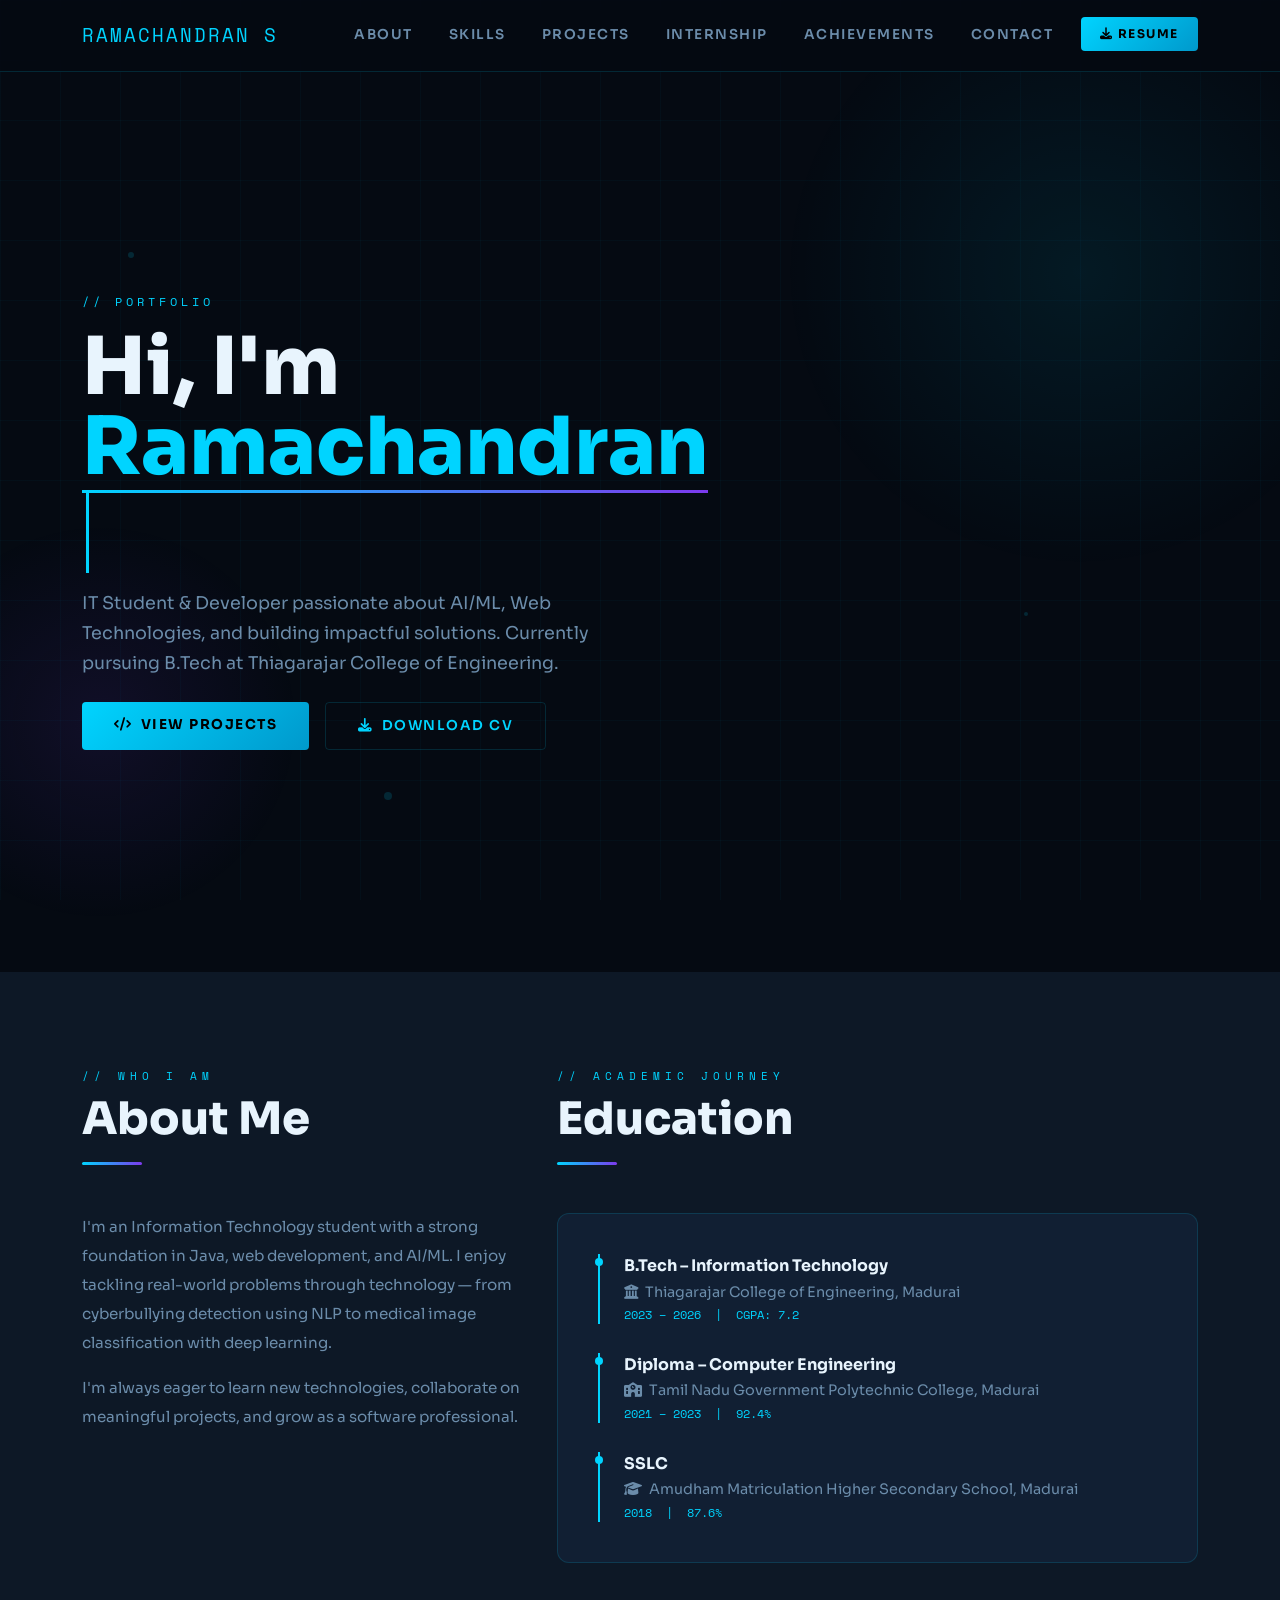
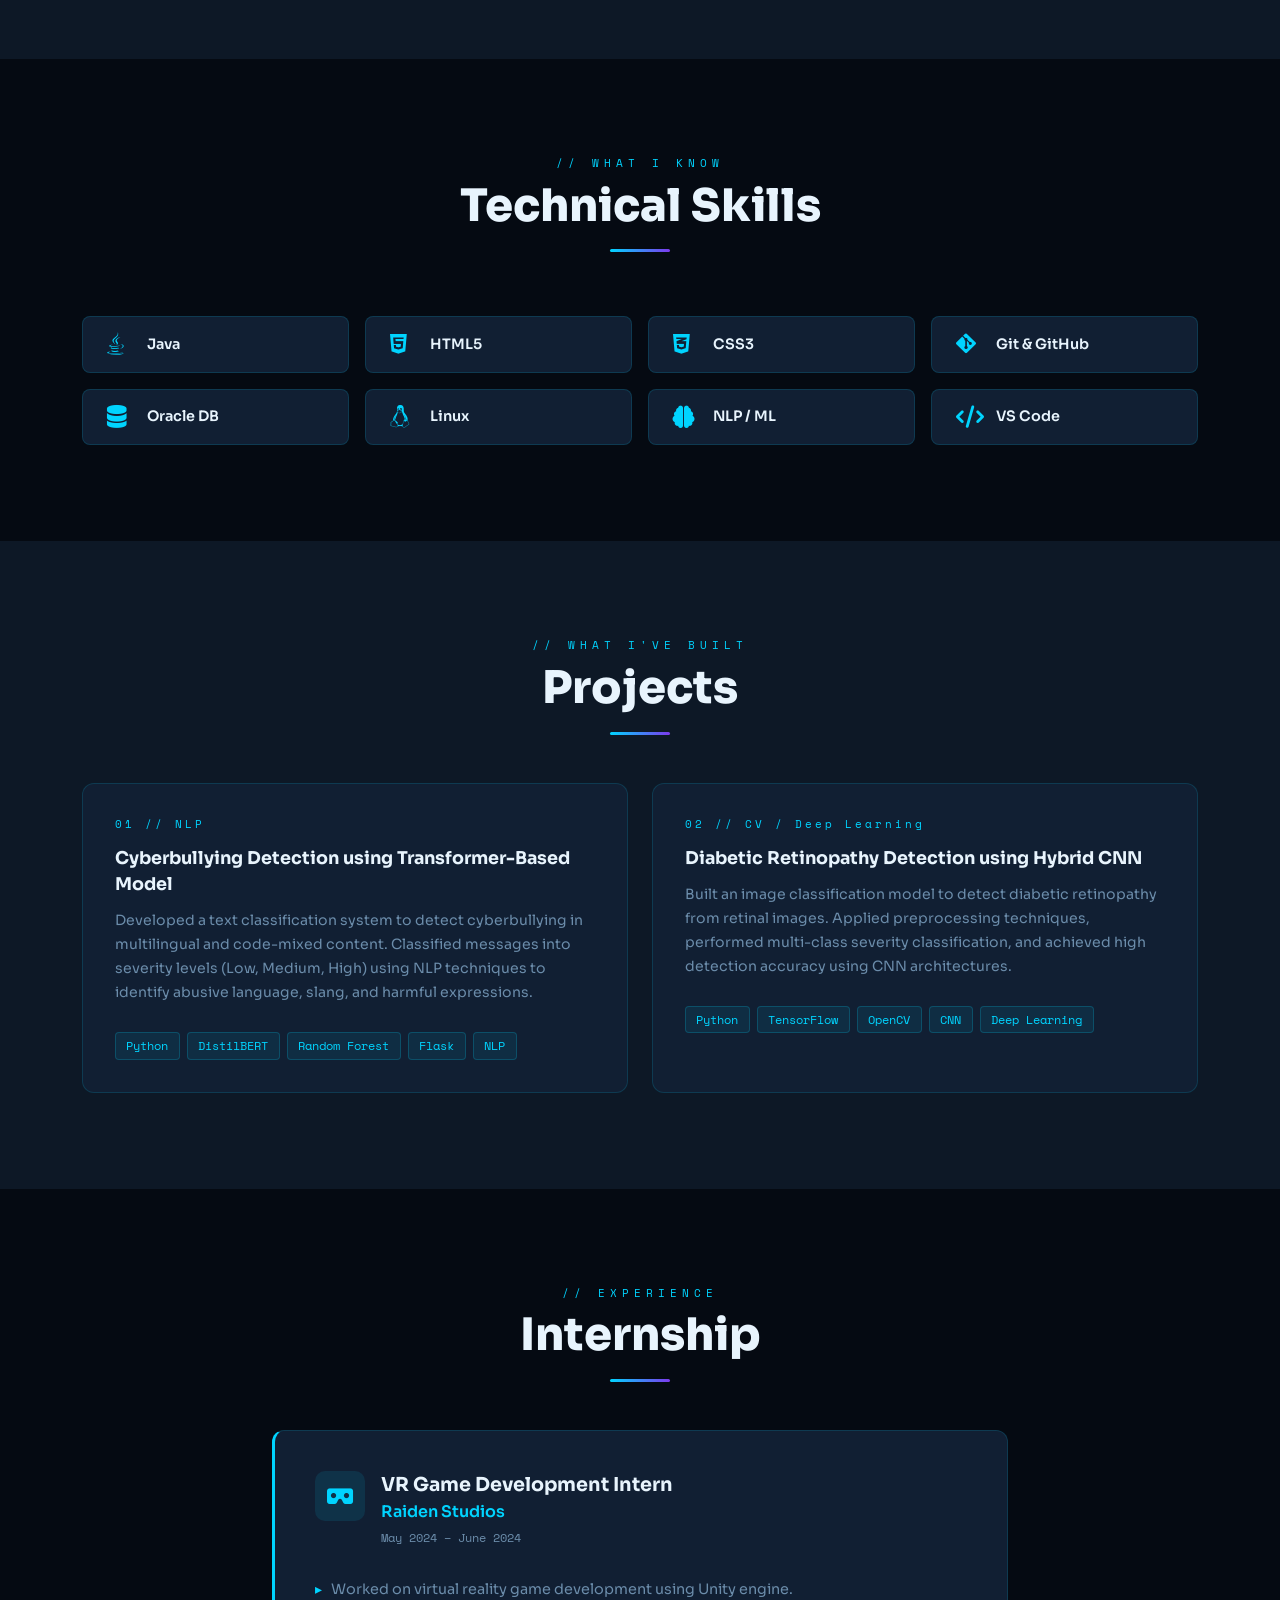
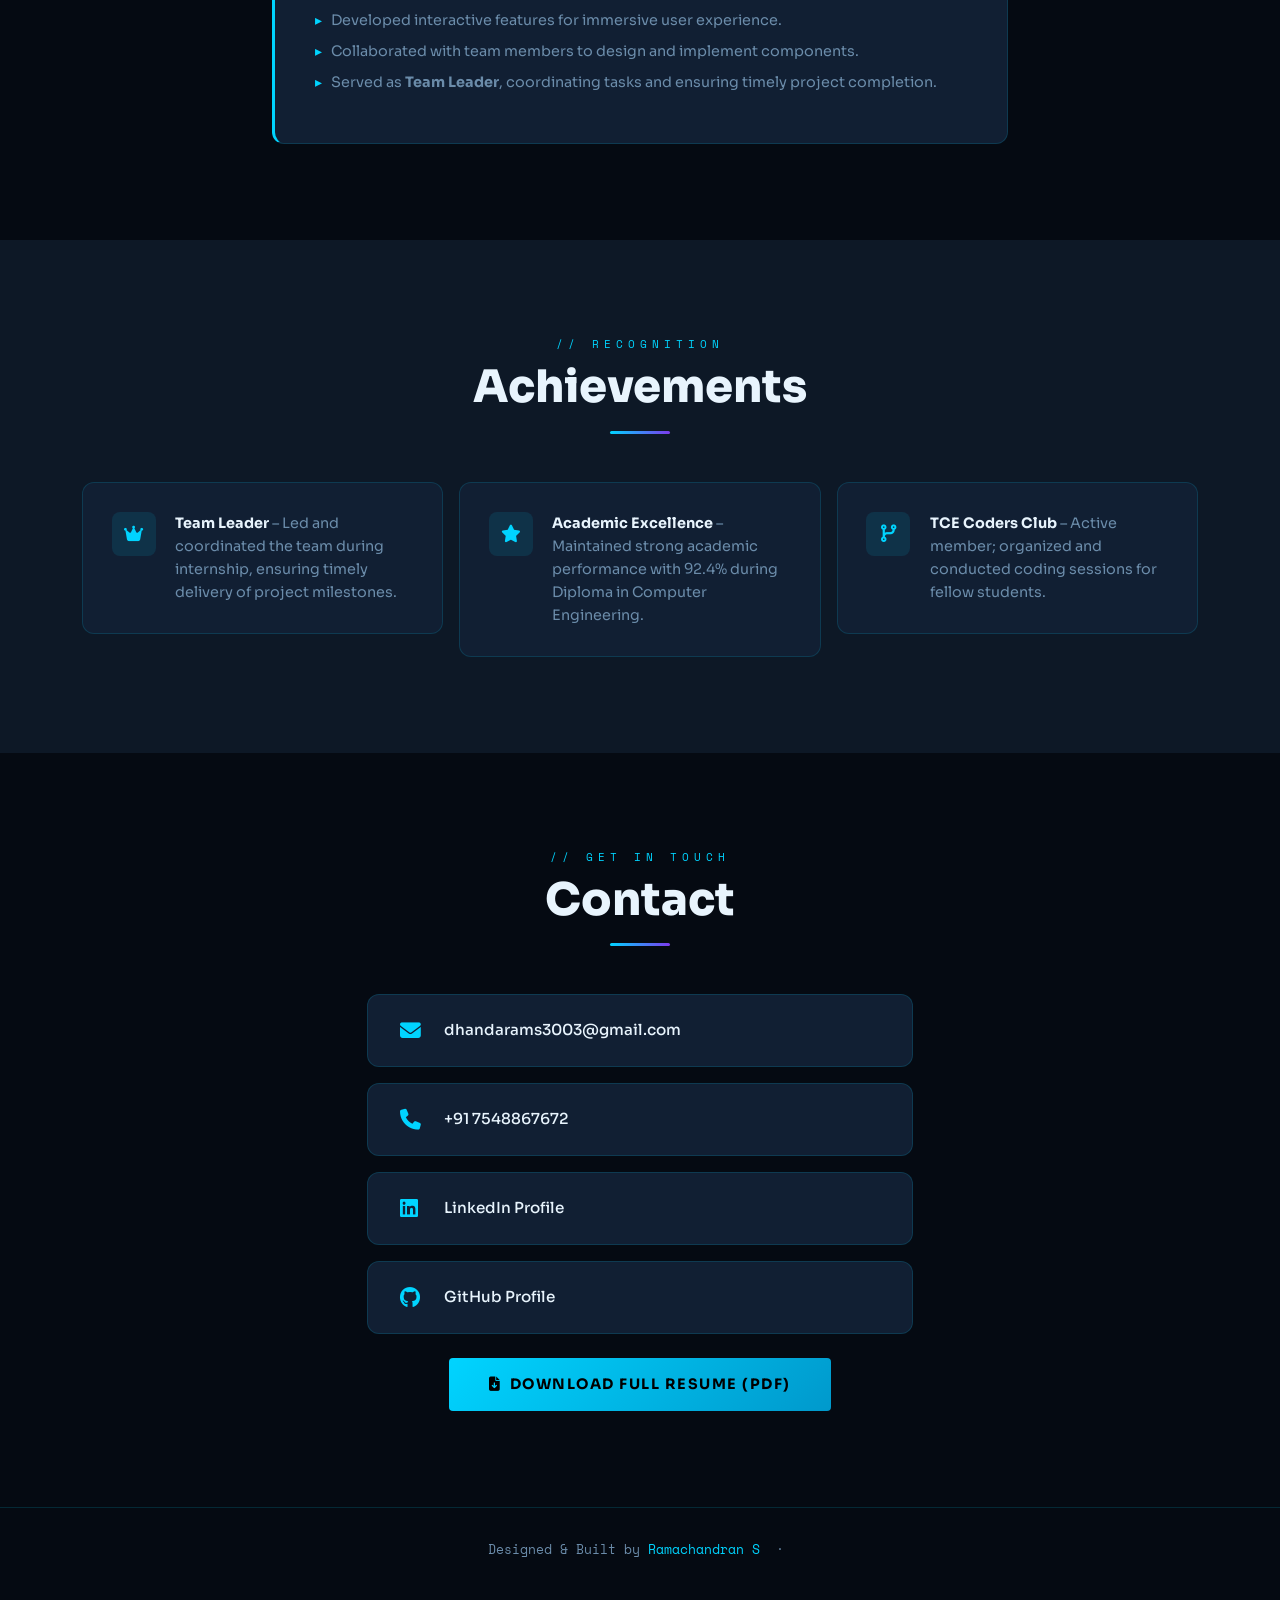
==== index.html @ f9e7e068 "Add files via upload" ====
<!DOCTYPE html>
<html lang="en">
<head>
  <meta charset="UTF-8" />
  <meta name="viewport" content="width=device-width, initial-scale=1.0"/>
  <title>Ramachandran S – Portfolio</title>
  <link href="https://cdnjs.cloudflare.com/ajax/libs/bootstrap/5.3.2/css/bootstrap.min.css" rel="stylesheet"/>
  <link href="https://cdnjs.cloudflare.com/ajax/libs/font-awesome/6.4.0/css/all.min.css" rel="stylesheet"/>
  <link href="https://fonts.googleapis.com/css2?family=Space+Mono:wght@400;700&family=Sora:wght@300;400;600;700;800&display=swap" rel="stylesheet"/>
  <style>
    :root {
      --bg: #050a12;
      --surface: #0d1826;
      --card: #111f33;
      --accent: #00d4ff;
      --accent2: #7c3aed;
      --text: #e8f4fd;
      --muted: #6b8caa;
      --border: rgba(0,212,255,0.15);
    }

    * { margin: 0; padding: 0; box-sizing: border-box; }

    html { scroll-behavior: smooth; }

    body {
      background: var(--bg);
      color: var(--text);
      font-family: 'Sora', sans-serif;
      overflow-x: hidden;
    }

    /* ── Scrollbar ── */
    ::-webkit-scrollbar { width: 4px; }
    ::-webkit-scrollbar-track { background: var(--bg); }
    ::-webkit-scrollbar-thumb { background: var(--accent); border-radius: 2px; }

    /* ── Grid noise bg ── */
    body::before {
      content: '';
      position: fixed;
      inset: 0;
      background-image:
        linear-gradient(rgba(0,212,255,0.03) 1px, transparent 1px),
        linear-gradient(90deg, rgba(0,212,255,0.03) 1px, transparent 1px);
      background-size: 60px 60px;
      pointer-events: none;
      z-index: 0;
    }

    /* ── NAVBAR ── */
    .navbar {
      background: rgba(5,10,18,0.85) !important;
      backdrop-filter: blur(16px);
      border-bottom: 1px solid var(--border);
      padding: 1rem 0;
      position: sticky;
      top: 0;
      z-index: 1000;
    }
    .navbar-brand {
      font-family: 'Space Mono', monospace;
      font-size: 1.2rem;
      color: var(--accent) !important;
      letter-spacing: 2px;
    }
    .navbar-brand span { color: var(--text); }
    .nav-link {
      color: var(--muted) !important;
      font-size: 0.85rem;
      letter-spacing: 1.5px;
      text-transform: uppercase;
      font-weight: 600;
      padding: 0.5rem 1rem !important;
      transition: color 0.3s;
      position: relative;
    }
    .nav-link::after {
      content: '';
      position: absolute;
      bottom: 0; left: 50%; right: 50%;
      height: 2px;
      background: var(--accent);
      transition: left 0.3s, right 0.3s;
    }
    .nav-link:hover::after { left: 1rem; right: 1rem; }
    .nav-link:hover { color: var(--accent) !important; }
    .navbar-toggler { border-color: var(--border); }
    .navbar-toggler-icon {
      background-image: url("data:image/svg+xml,%3csvg xmlns='http://www.w3.org/2000/svg' viewBox='0 0 30 30'%3e%3cpath stroke='rgba%280, 212, 255, 0.8%29' stroke-linecap='round' stroke-miterlimit='10' stroke-width='2' d='M4 7h22M4 15h22M4 23h22'/%3e%3c/svg%3e");
    }

    /* ── HERO ── */
    #hero {
      min-height: 100vh;
      display: flex;
      align-items: center;
      position: relative;
      overflow: hidden;
    }
    .hero-glow {
      position: absolute;
      width: 600px; height: 600px;
      border-radius: 50%;
      background: radial-gradient(circle, rgba(0,212,255,0.08) 0%, transparent 70%);
      top: -100px; right: -100px;
      pointer-events: none;
      animation: pulse-glow 6s ease-in-out infinite;
    }
    .hero-glow2 {
      position: absolute;
      width: 400px; height: 400px;
      border-radius: 50%;
      background: radial-gradient(circle, rgba(124,58,237,0.1) 0%, transparent 70%);
      bottom: 50px; left: -100px;
      pointer-events: none;
      animation: pulse-glow 8s ease-in-out infinite reverse;
    }
    @keyframes pulse-glow {
      0%, 100% { transform: scale(1); opacity: 1; }
      50% { transform: scale(1.2); opacity: 0.6; }
    }

    .hero-tag {
      font-family: 'Space Mono', monospace;
      font-size: 0.75rem;
      color: var(--accent);
      letter-spacing: 4px;
      text-transform: uppercase;
      opacity: 0;
      animation: fadeUp 0.6s 0.2s forwards;
    }
    .hero-name {
      font-size: clamp(2.8rem, 7vw, 5rem);
      font-weight: 800;
      line-height: 1;
      margin: 0.5rem 0;
      opacity: 0;
      animation: fadeUp 0.6s 0.4s forwards;
    }
    .hero-name .highlight {
      color: var(--accent);
      position: relative;
    }
    .hero-name .highlight::after {
      content: '';
      position: absolute;
      bottom: 4px; left: 0; right: 0;
      height: 3px;
      background: linear-gradient(90deg, var(--accent), var(--accent2));
      transform: scaleX(0);
      transform-origin: left;
      animation: underlineSlide 0.8s 1.2s forwards;
    }
    @keyframes underlineSlide { to { transform: scaleX(1); } }

    .hero-sub {
      font-size: 1.1rem;
      color: var(--muted);
      max-width: 520px;
      line-height: 1.7;
      opacity: 0;
      animation: fadeUp 0.6s 0.6s forwards;
    }
    .hero-btns {
      opacity: 0;
      animation: fadeUp 0.6s 0.8s forwards;
    }

    @keyframes fadeUp {
      from { opacity: 0; transform: translateY(24px); }
      to   { opacity: 1; transform: translateY(0); }
    }

    .btn-primary-custom {
      background: linear-gradient(135deg, var(--accent), #0099cc);
      color: #000;
      font-weight: 700;
      font-size: 0.85rem;
      letter-spacing: 1.5px;
      text-transform: uppercase;
      padding: 0.8rem 2rem;
      border: none;
      border-radius: 4px;
      text-decoration: none;
      display: inline-block;
      transition: transform 0.2s, box-shadow 0.2s;
    }
    .btn-primary-custom:hover {
      transform: translateY(-3px);
      box-shadow: 0 12px 30px rgba(0,212,255,0.3);
      color: #000;
    }
    .btn-outline-custom {
      background: transparent;
      color: var(--accent);
      font-weight: 600;
      font-size: 0.85rem;
      letter-spacing: 1.5px;
      text-transform: uppercase;
      padding: 0.8rem 2rem;
      border: 1px solid var(--border);
      border-radius: 4px;
      text-decoration: none;
      display: inline-block;
      transition: all 0.2s;
    }
    .btn-outline-custom:hover {
      border-color: var(--accent);
      background: rgba(0,212,255,0.08);
      color: var(--accent);
      transform: translateY(-3px);
    }

    .hero-avatar {
      width: 340px; height: 340px;
      border-radius: 50%;
      border: 2px solid var(--border);
      background: var(--card);
      display: flex; align-items: center; justify-content: center;
      position: relative;
      margin: auto;
      opacity: 0;
      animation: fadeIn 1s 1s forwards;
    }
    .hero-avatar::before {
      content: '';
      position: absolute;
      inset: -12px;
      border-radius: 50%;
      border: 1px dashed rgba(0,212,255,0.2);
      animation: spin 20s linear infinite;
    }
    .hero-avatar::after {
      content: '';
      position: absolute;
      inset: -24px;
      border-radius: 50%;
      border: 1px dashed rgba(124,58,237,0.15);
      animation: spin 30s linear infinite reverse;
    }
    @keyframes spin { to { transform: rotate(360deg); } }
    @keyframes fadeIn { to { opacity: 1; } }

    .hero-avatar i { font-size: 8rem; color: var(--accent); opacity: 0.7; }

    /* ── SECTION COMMON ── */
    section { position: relative; z-index: 1; }
    .section-label {
      font-family: 'Space Mono', monospace;
      font-size: 0.7rem;
      letter-spacing: 5px;
      color: var(--accent);
      text-transform: uppercase;
      margin-bottom: 0.5rem;
    }
    .section-title {
      font-size: clamp(1.8rem, 4vw, 2.8rem);
      font-weight: 800;
      margin-bottom: 1rem;
    }
    .section-line {
      width: 60px; height: 3px;
      background: linear-gradient(90deg, var(--accent), var(--accent2));
      border-radius: 2px;
      margin-bottom: 3rem;
    }

    /* ── ABOUT ── */
    #about { background: var(--surface); padding: 6rem 0; }
    .about-card {
      background: var(--card);
      border: 1px solid var(--border);
      border-radius: 12px;
      padding: 2.5rem;
    }
    .edu-item {
      border-left: 2px solid var(--accent);
      padding-left: 1.5rem;
      margin-bottom: 1.8rem;
      position: relative;
    }
    .edu-item::before {
      content: '';
      position: absolute;
      left: -5px; top: 4px;
      width: 8px; height: 8px;
      border-radius: 50%;
      background: var(--accent);
    }
    .edu-degree { font-weight: 700; font-size: 1rem; color: var(--text); }
    .edu-school { font-size: 0.9rem; color: var(--muted); margin: 0.2rem 0; }
    .edu-year {
      font-family: 'Space Mono', monospace;
      font-size: 0.75rem;
      color: var(--accent);
    }

    /* ── SKILLS ── */
    #skills { padding: 6rem 0; }
    .skill-badge {
      background: var(--card);
      border: 1px solid var(--border);
      border-radius: 8px;
      padding: 1rem 1.5rem;
      display: flex;
      align-items: center;
      gap: 0.75rem;
      transition: all 0.3s;
      cursor: default;
    }
    .skill-badge:hover {
      border-color: var(--accent);
      background: rgba(0,212,255,0.06);
      transform: translateY(-4px);
      box-shadow: 0 8px 24px rgba(0,212,255,0.12);
    }
    .skill-badge i { font-size: 1.4rem; color: var(--accent); width: 28px; }
    .skill-badge span { font-size: 0.9rem; font-weight: 600; }

    /* ── PROJECTS ── */
    #projects { background: var(--surface); padding: 6rem 0; }
    .project-card {
      background: var(--card);
      border: 1px solid var(--border);
      border-radius: 12px;
      padding: 2rem;
      height: 100%;
      transition: all 0.3s;
      position: relative;
      overflow: hidden;
    }
    .project-card::before {
      content: '';
      position: absolute;
      top: 0; left: 0; right: 0;
      height: 3px;
      background: linear-gradient(90deg, var(--accent), var(--accent2));
      transform: scaleX(0);
      transform-origin: left;
      transition: transform 0.4s;
    }
    .project-card:hover::before { transform: scaleX(1); }
    .project-card:hover {
      border-color: rgba(0,212,255,0.3);
      transform: translateY(-6px);
      box-shadow: 0 20px 50px rgba(0,0,0,0.4);
    }
    .project-num {
      font-family: 'Space Mono', monospace;
      font-size: 0.7rem;
      color: var(--accent);
      letter-spacing: 3px;
      margin-bottom: 0.75rem;
    }
    .project-title { font-size: 1.1rem; font-weight: 700; margin-bottom: 0.75rem; }
    .project-desc { font-size: 0.88rem; color: var(--muted); line-height: 1.7; margin-bottom: 1.5rem; }
    .tech-tag {
      display: inline-block;
      background: rgba(0,212,255,0.08);
      border: 1px solid rgba(0,212,255,0.2);
      color: var(--accent);
      font-size: 0.72rem;
      font-family: 'Space Mono', monospace;
      padding: 0.25rem 0.65rem;
      border-radius: 4px;
      margin: 0.2rem 0.2rem 0 0;
    }

    /* ── INTERNSHIP ── */
    #internship { padding: 6rem 0; }
    .intern-card {
      background: var(--card);
      border: 1px solid var(--border);
      border-radius: 12px;
      padding: 2.5rem;
      border-left: 3px solid var(--accent);
    }
    .intern-role { font-size: 1.2rem; font-weight: 700; }
    .intern-company { color: var(--accent); font-weight: 600; font-size: 1rem; }
    .intern-period {
      font-family: 'Space Mono', monospace;
      font-size: 0.75rem;
      color: var(--muted);
      margin: 0.3rem 0 1rem;
    }
    .intern-point {
      font-size: 0.9rem;
      color: var(--muted);
      margin-bottom: 0.6rem;
      padding-left: 1rem;
      position: relative;
    }
    .intern-point::before {
      content: '▸';
      color: var(--accent);
      position: absolute;
      left: 0;
    }

    /* ── ACHIEVEMENTS ── */
    #achievements { background: var(--surface); padding: 6rem 0; }
    .ach-card {
      background: var(--card);
      border: 1px solid var(--border);
      border-radius: 12px;
      padding: 1.8rem;
      display: flex;
      gap: 1.2rem;
      align-items: flex-start;
      transition: all 0.3s;
    }
    .ach-card:hover {
      border-color: var(--accent);
      transform: translateX(6px);
    }
    .ach-icon {
      width: 44px; height: 44px;
      border-radius: 8px;
      background: rgba(0,212,255,0.1);
      display: flex; align-items: center; justify-content: center;
      flex-shrink: 0;
    }
    .ach-icon i { color: var(--accent); font-size: 1.1rem; }
    .ach-text { font-size: 0.9rem; color: var(--muted); line-height: 1.6; }
    .ach-text strong { color: var(--text); }

    /* ── CONTACT ── */
    #contact { padding: 6rem 0; }
    .contact-link {
      background: var(--card);
      border: 1px solid var(--border);
      border-radius: 12px;
      padding: 1.5rem 2rem;
      display: flex;
      align-items: center;
      gap: 1rem;
      text-decoration: none;
      color: var(--text);
      transition: all 0.3s;
      margin-bottom: 1rem;
    }
    .contact-link:hover {
      border-color: var(--accent);
      color: var(--accent);
      background: rgba(0,212,255,0.06);
      transform: translateX(8px);
    }
    .contact-link i { font-size: 1.3rem; color: var(--accent); width: 28px; }
    .contact-link span { font-size: 0.95rem; font-weight: 500; }

    /* ── FOOTER ── */
    footer {
      border-top: 1px solid var(--border);
      padding: 2rem 0;
      text-align: center;
      font-size: 0.8rem;
      color: var(--muted);
      font-family: 'Space Mono', monospace;
    }

    /* ── SCROLL ANIMATIONS ── */
    .reveal {
      opacity: 0;
      transform: translateY(32px);
      transition: opacity 0.7s ease, transform 0.7s ease;
    }
    .reveal.visible {
      opacity: 1;
      transform: translateY(0);
    }
    .reveal-delay-1 { transition-delay: 0.1s; }
    .reveal-delay-2 { transition-delay: 0.2s; }
    .reveal-delay-3 { transition-delay: 0.3s; }
    .reveal-delay-4 { transition-delay: 0.4s; }

    /* ── TYPING CURSOR ── */
    .cursor {
      display: inline-block;
      width: 3px; height: 1em;
      background: var(--accent);
      margin-left: 4px;
      vertical-align: middle;
      animation: blink 1s step-end infinite;
    }
    @keyframes blink { 50% { opacity: 0; } }

    /* ── FLOATING DOTS ── */
    .dot {
      position: absolute;
      border-radius: 50%;
      background: var(--accent);
      opacity: 0.15;
      animation: float 6s ease-in-out infinite;
    }
    @keyframes float {
      0%, 100% { transform: translateY(0); }
      50% { transform: translateY(-20px); }
    }
  </style>
</head>
<body>

<!-- NAVBAR -->
<nav class="navbar navbar-expand-lg">
  <div class="container">
    <a class="navbar-brand" href="#hero">RAMACHANDRAN S<span></span></a>
    <button class="navbar-toggler" type="button" data-bs-toggle="collapse" data-bs-target="#navMenu">
      <span class="navbar-toggler-icon"></span>
    </button>
    <div class="collapse navbar-collapse justify-content-end" id="navMenu">
      <ul class="navbar-nav gap-1">
        <li class="nav-item"><a class="nav-link" href="#about">About</a></li>
        <li class="nav-item"><a class="nav-link" href="#skills">Skills</a></li>
        <li class="nav-item"><a class="nav-link" href="#projects">Projects</a></li>
        <li class="nav-item"><a class="nav-link" href="#internship">Internship</a></li>
        <li class="nav-item"><a class="nav-link" href="#achievements">Achievements</a></li>
        <li class="nav-item"><a class="nav-link" href="#contact">Contact</a></li>
        <li class="nav-item ms-2">
          <a class="btn-primary-custom" href="[data-uri]" download style="font-size:0.75rem; padding:0.5rem 1.2rem;">
            <i class="fas fa-download me-1"></i>Resume
          </a>
        </li>
      </ul>
    </div>
  </div>
</nav>

<!-- HERO -->
<section id="hero">
  <div class="hero-glow"></div>
  <div class="hero-glow2"></div>
  <!-- floating dots -->
  <div class="dot" style="width:6px;height:6px;top:20%;left:10%;animation-delay:0s"></div>
  <div class="dot" style="width:4px;height:4px;top:60%;left:80%;animation-delay:2s"></div>
  <div class="dot" style="width:8px;height:8px;top:80%;left:30%;animation-delay:4s"></div>

  <div class="container py-5">
    <div class="row align-items-center g-5">
      <div class="col-lg-7">
        <p class="hero-tag">// Portfolio</p>
        <h1 class="hero-name">
          Hi, I'm<br>
          <span class="highlight">Ramachandran</span><span class="cursor"></span>
        </h1>
        <p class="hero-sub mt-3 mb-4">
          IT Student & Developer passionate about AI/ML, Web Technologies, and building impactful solutions. Currently pursuing B.Tech at Thiagarajar College of Engineering.
        </p>
        <div class="hero-btns d-flex flex-wrap gap-3">
          <a href="#projects" class="btn-primary-custom">
            <i class="fas fa-code me-2"></i>View Projects
          </a>
          <a href="[data-uri]" download class="btn-outline-custom">
            <i class="fas fa-download me-2"></i>Download CV
          </a>
        </div>
      </div>
      
      </div>
    </div>
  </div>
</section>

<!-- ABOUT / EDUCATION -->
<section id="about">
  <div class="container">
    <div class="row">
      <div class="col-lg-5 reveal mb-5 mb-lg-0">
        <p class="section-label">// Who I Am</p>
        <h2 class="section-title">About Me</h2>
        <div class="section-line"></div>
        <p style="color:var(--muted); line-height:1.9; font-size:0.95rem;">
          I'm an Information Technology student with a strong foundation in Java, web development, and AI/ML. I enjoy tackling real-world problems through technology — from cyberbullying detection using NLP to medical image classification with deep learning.
        </p>
        <p class="mt-3" style="color:var(--muted); line-height:1.9; font-size:0.95rem;">
          I'm always eager to learn new technologies, collaborate on meaningful projects, and grow as a software professional.
        </p>
      </div>
      <div class="col-lg-7 reveal reveal-delay-2">
        <p class="section-label">// Academic Journey</p>
        <h2 class="section-title">Education</h2>
        <div class="section-line"></div>
        <div class="about-card">
          <div class="edu-item">
            <div class="edu-degree">B.Tech – Information Technology</div>
            <div class="edu-school"><i class="fas fa-university me-1"></i> Thiagarajar College of Engineering, Madurai</div>
            <div class="edu-year">2023 – 2026 &nbsp;|&nbsp; CGPA: 7.2</div>
          </div>
          <div class="edu-item">
            <div class="edu-degree">Diploma – Computer Engineering</div>
            <div class="edu-school"><i class="fas fa-school me-1"></i> Tamil Nadu Government Polytechnic College, Madurai</div>
            <div class="edu-year">2021 – 2023 &nbsp;|&nbsp; 92.4%</div>
          </div>
          <div class="edu-item" style="margin-bottom:0">
            <div class="edu-degree">SSLC</div>
            <div class="edu-school"><i class="fas fa-graduation-cap me-1"></i> Amudham Matriculation Higher Secondary School, Madurai</div>
            <div class="edu-year">2018 &nbsp;|&nbsp; 87.6%</div>
          </div>
        </div>
      </div>
    </div>
  </div>
</section>

<!-- SKILLS -->
<section id="skills">
  <div class="container">
    <div class="text-center reveal">
      <p class="section-label">// What I Know</p>
      <h2 class="section-title">Technical Skills</h2>
      <div class="section-line mx-auto"></div>
    </div>
    <div class="row g-3 mt-2">
      <div class="col-6 col-md-4 col-lg-3 reveal reveal-delay-1">
        <div class="skill-badge">
          <i class="fab fa-java"></i>
          <span>Java</span>
        </div>
      </div>
      <div class="col-6 col-md-4 col-lg-3 reveal reveal-delay-2">
        <div class="skill-badge">
          <i class="fab fa-html5"></i>
          <span>HTML5</span>
        </div>
      </div>
      <div class="col-6 col-md-4 col-lg-3 reveal reveal-delay-3">
        <div class="skill-badge">
          <i class="fab fa-css3-alt"></i>
          <span>CSS3</span>
        </div>
      </div>
      <div class="col-6 col-md-4 col-lg-3 reveal reveal-delay-4">
        <div class="skill-badge">
          <i class="fab fa-git-alt"></i>
          <span>Git & GitHub</span>
        </div>
      </div>
      <div class="col-6 col-md-4 col-lg-3 reveal reveal-delay-1">
        <div class="skill-badge">
          <i class="fas fa-database"></i>
          <span>Oracle DB</span>
        </div>
      </div>
      <div class="col-6 col-md-4 col-lg-3 reveal reveal-delay-2">
        <div class="skill-badge">
          <i class="fab fa-linux"></i>
          <span>Linux</span>
        </div>
      </div>
      <div class="col-6 col-md-4 col-lg-3 reveal reveal-delay-3">
        <div class="skill-badge">
          <i class="fas fa-brain"></i>
          <span>NLP / ML</span>
        </div>
      </div>
      <div class="col-6 col-md-4 col-lg-3 reveal reveal-delay-4">
        <div class="skill-badge">
          <i class="fas fa-code"></i>
          <span>VS Code</span>
        </div>
      </div>
    </div>
  </div>
</section>

<!-- PROJECTS -->
<section id="projects">
  <div class="container">
    <div class="text-center reveal">
      <p class="section-label">// What I've Built</p>
      <h2 class="section-title">Projects</h2>
      <div class="section-line mx-auto"></div>
    </div>
    <div class="row g-4">
      <!-- Project 1 -->
      <div class="col-lg-6 reveal reveal-delay-1">
        <div class="project-card">
          <div class="project-num">01 // NLP</div>
          <div class="project-title">Cyberbullying Detection using Transformer-Based Model</div>
          <div class="project-desc">
            Developed a text classification system to detect cyberbullying in multilingual and code-mixed content. Classified messages into severity levels (Low, Medium, High) using NLP techniques to identify abusive language, slang, and harmful expressions.
          </div>
          <div>
            <span class="tech-tag">Python</span>
            <span class="tech-tag">DistilBERT</span>
            <span class="tech-tag">Random Forest</span>
            <span class="tech-tag">Flask</span>
            <span class="tech-tag">NLP</span>
          </div>
        </div>
      </div>
      <!-- Project 2 -->
      <div class="col-lg-6 reveal reveal-delay-2">
        <div class="project-card">
          <div class="project-num">02 // CV / Deep Learning</div>
          <div class="project-title">Diabetic Retinopathy Detection using Hybrid CNN</div>
          <div class="project-desc">
            Built an image classification model to detect diabetic retinopathy from retinal images. Applied preprocessing techniques, performed multi-class severity classification, and achieved high detection accuracy using CNN architectures.
          </div>
          <div>
            <span class="tech-tag">Python</span>
            <span class="tech-tag">TensorFlow</span>
            <span class="tech-tag">OpenCV</span>
            <span class="tech-tag">CNN</span>
            <span class="tech-tag">Deep Learning</span>
          </div>
        </div>
      </div>
    </div>
  </div>
</section>

<!-- INTERNSHIP -->
<section id="internship">
  <div class="container">
    <div class="text-center reveal">
      <p class="section-label">// Experience</p>
      <h2 class="section-title">Internship</h2>
      <div class="section-line mx-auto"></div>
    </div>
    <div class="row justify-content-center">
      <div class="col-lg-8 reveal reveal-delay-1">
        <div class="intern-card">
          <div class="d-flex align-items-start gap-3 mb-3">
            <div style="width:50px;height:50px;background:rgba(0,212,255,0.1);border-radius:10px;display:flex;align-items:center;justify-content:center;flex-shrink:0">
              <i class="fas fa-vr-cardboard" style="color:var(--accent);font-size:1.3rem"></i>
            </div>
            <div>
              <div class="intern-role">VR Game Development Intern</div>
              <div class="intern-company">Raiden Studios</div>
              <div class="intern-period">May 2024 – June 2024</div>
            </div>
          </div>
          <div class="intern-point">Worked on virtual reality game development using Unity engine.</div>
          <div class="intern-point">Developed interactive features for immersive user experience.</div>
          <div class="intern-point">Collaborated with team members to design and implement components.</div>
          <div class="intern-point">Served as <strong>Team Leader</strong>, coordinating tasks and ensuring timely project completion.</div>
        </div>
      </div>
    </div>
  </div>
</section>

<!-- ACHIEVEMENTS -->
<section id="achievements">
  <div class="container">
    <div class="text-center reveal">
      <p class="section-label">// Recognition</p>
      <h2 class="section-title">Achievements</h2>
      <div class="section-line mx-auto"></div>
    </div>
    <div class="row g-3 justify-content-center">
      <div class="col-lg-4 col-md-6 reveal reveal-delay-1">
        <div class="ach-card">
          <div class="ach-icon"><i class="fas fa-crown"></i></div>
          <div class="ach-text"><strong>Team Leader</strong> – Led and coordinated the team during internship, ensuring timely delivery of project milestones.</div>
        </div>
      </div>
      <div class="col-lg-4 col-md-6 reveal reveal-delay-2">
        <div class="ach-card">
          <div class="ach-icon"><i class="fas fa-star"></i></div>
          <div class="ach-text"><strong>Academic Excellence</strong> – Maintained strong academic performance with 92.4% during Diploma in Computer Engineering.</div>
        </div>
      </div>
      <div class="col-lg-4 col-md-6 reveal reveal-delay-3">
        <div class="ach-card">
          <div class="ach-icon"><i class="fas fa-code-branch"></i></div>
          <div class="ach-text"><strong>TCE Coders Club</strong> – Active member; organized and conducted coding sessions for fellow students.</div>
        </div>
      </div>
    </div>
  </div>
</section>

<!-- CONTACT -->
<section id="contact">
  <div class="container">
    <div class="text-center reveal">
      <p class="section-label">// Get In Touch</p>
      <h2 class="section-title">Contact</h2>
      <div class="section-line mx-auto"></div>
    </div>
    <div class="row justify-content-center">
      <div class="col-lg-6 reveal reveal-delay-1">
        <a href="mailto:dhandarams3003@gmail.com" class="contact-link">
          <i class="fas fa-envelope"></i>
          <span>dhandarams3003@gmail.com</span>
        </a>
        <a href="tel:7548867672" class="contact-link">
          <i class="fas fa-phone"></i>
          <span>+91 7548867672</span>
        </a>
        <a href="https://www.linkedin.com/in/ramachandran-s-13b771337/" target="_blank" class="contact-link">
          <i class="fab fa-linkedin"></i>
          <span>LinkedIn Profile</span>
        </a>
        <a href="https://github.com/Rams3014" target="_blank" class="contact-link">
          <i class="fab fa-github"></i>
          <span>GitHub Profile</span>
        </a>
        <div class="text-center mt-4">
          <a href="[data-uri]" download class="btn-primary-custom" style="font-size:0.9rem;padding:1rem 2.5rem;">
            <i class="fas fa-file-download me-2"></i>Download Full Resume (PDF)
          </a>
        </div>
      </div>
    </div>
  </div>
</section>

<!-- FOOTER -->
<footer>
  <div class="container">
    <p>Designed & Built by <span style="color:var(--accent)">Ramachandran S</span> &nbsp;·&nbsp;</p>
    <p class="mt-1" style="font-size:0.7rem;"></p>
  </div>
</footer>

<script src="https://cdnjs.cloudflare.com/ajax/libs/bootstrap/5.3.2/js/bootstrap.bundle.min.js"></script>
<script>
  // Scroll reveal
  const reveals = document.querySelectorAll('.reveal');
  const observer = new IntersectionObserver((entries) => {
    entries.forEach(entry => {
      if (entry.isIntersecting) {
        entry.target.classList.add('visible');
      }
    });
  }, { threshold: 0.12 });
  reveals.forEach(el => observer.observe(el));

  // Active nav highlight
  const sections = document.querySelectorAll('section[id]');
  const navLinks = document.querySelectorAll('.nav-link');
  window.addEventListener('scroll', () => {
    let current = '';
    sections.forEach(s => {
      if (window.scrollY >= s.offsetTop - 120) current = s.getAttribute('id');
    });
    navLinks.forEach(link => {
      link.style.color = link.getAttribute('href') === '#' + current
        ? 'var(--accent)' : '';
    });
  });

  // Typing effect for hero name
  const nameEl = document.querySelector('.hero-name .highlight');
  const fullText = 'Ramachandran';
  nameEl.textContent = '';
  let i = 0;
  setTimeout(() => {
    const type = () => {
      if (i < fullText.length) {
        nameEl.textContent += fullText[i++];
        setTimeout(type, 80);
      }
    };
    type();
  }, 600);
</script>
</body>
</html>
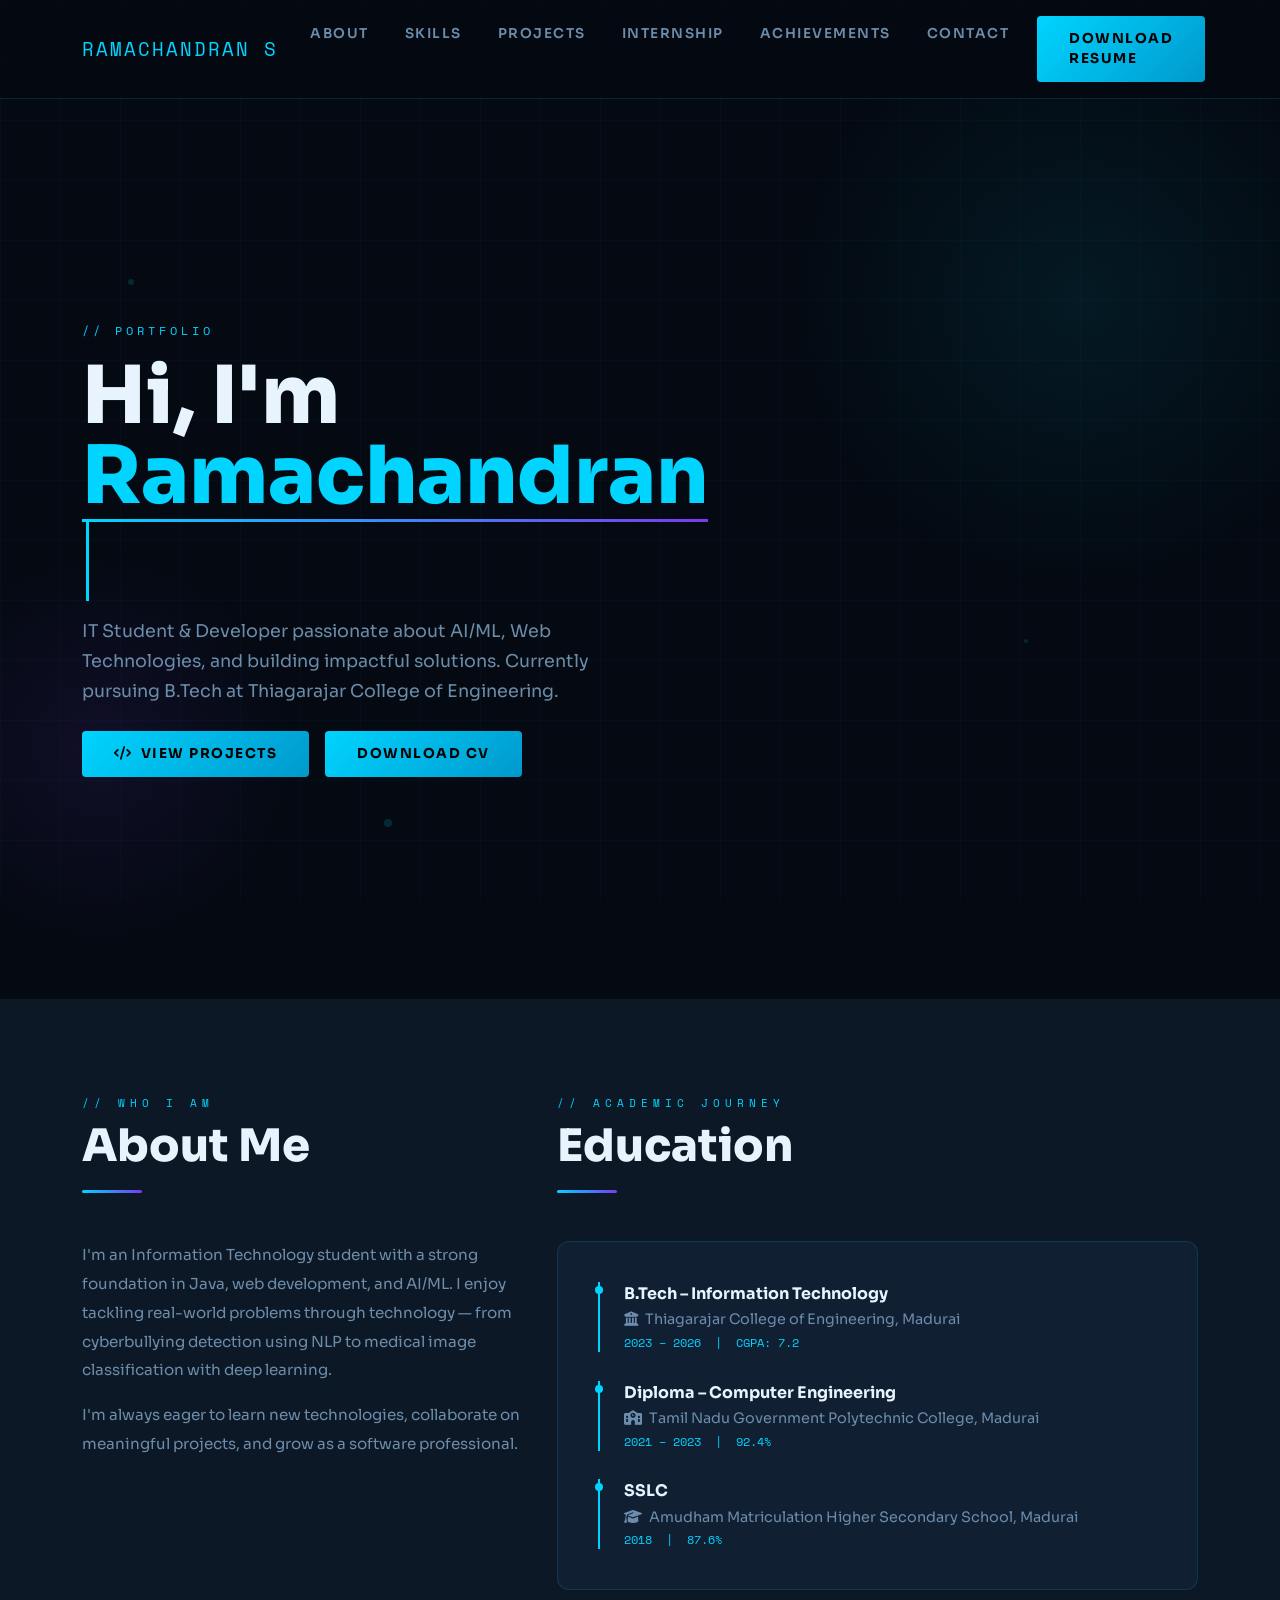
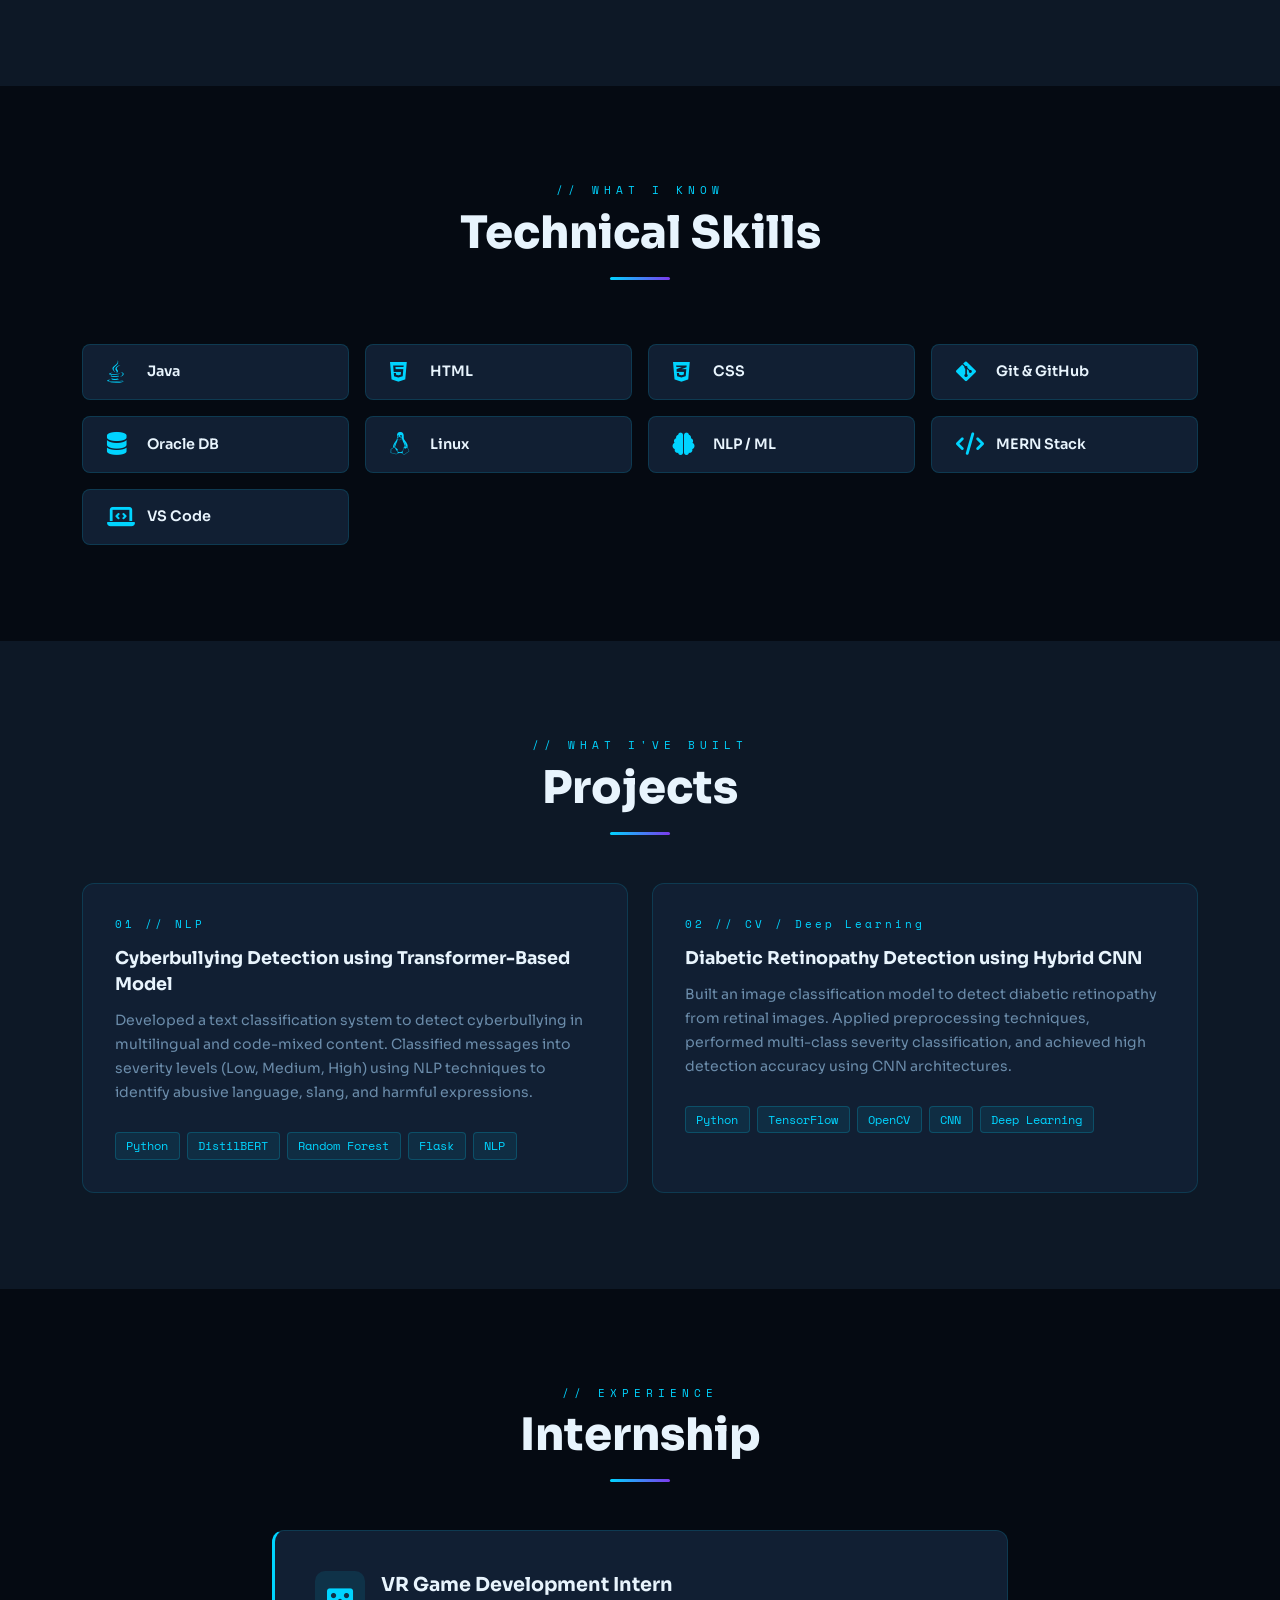
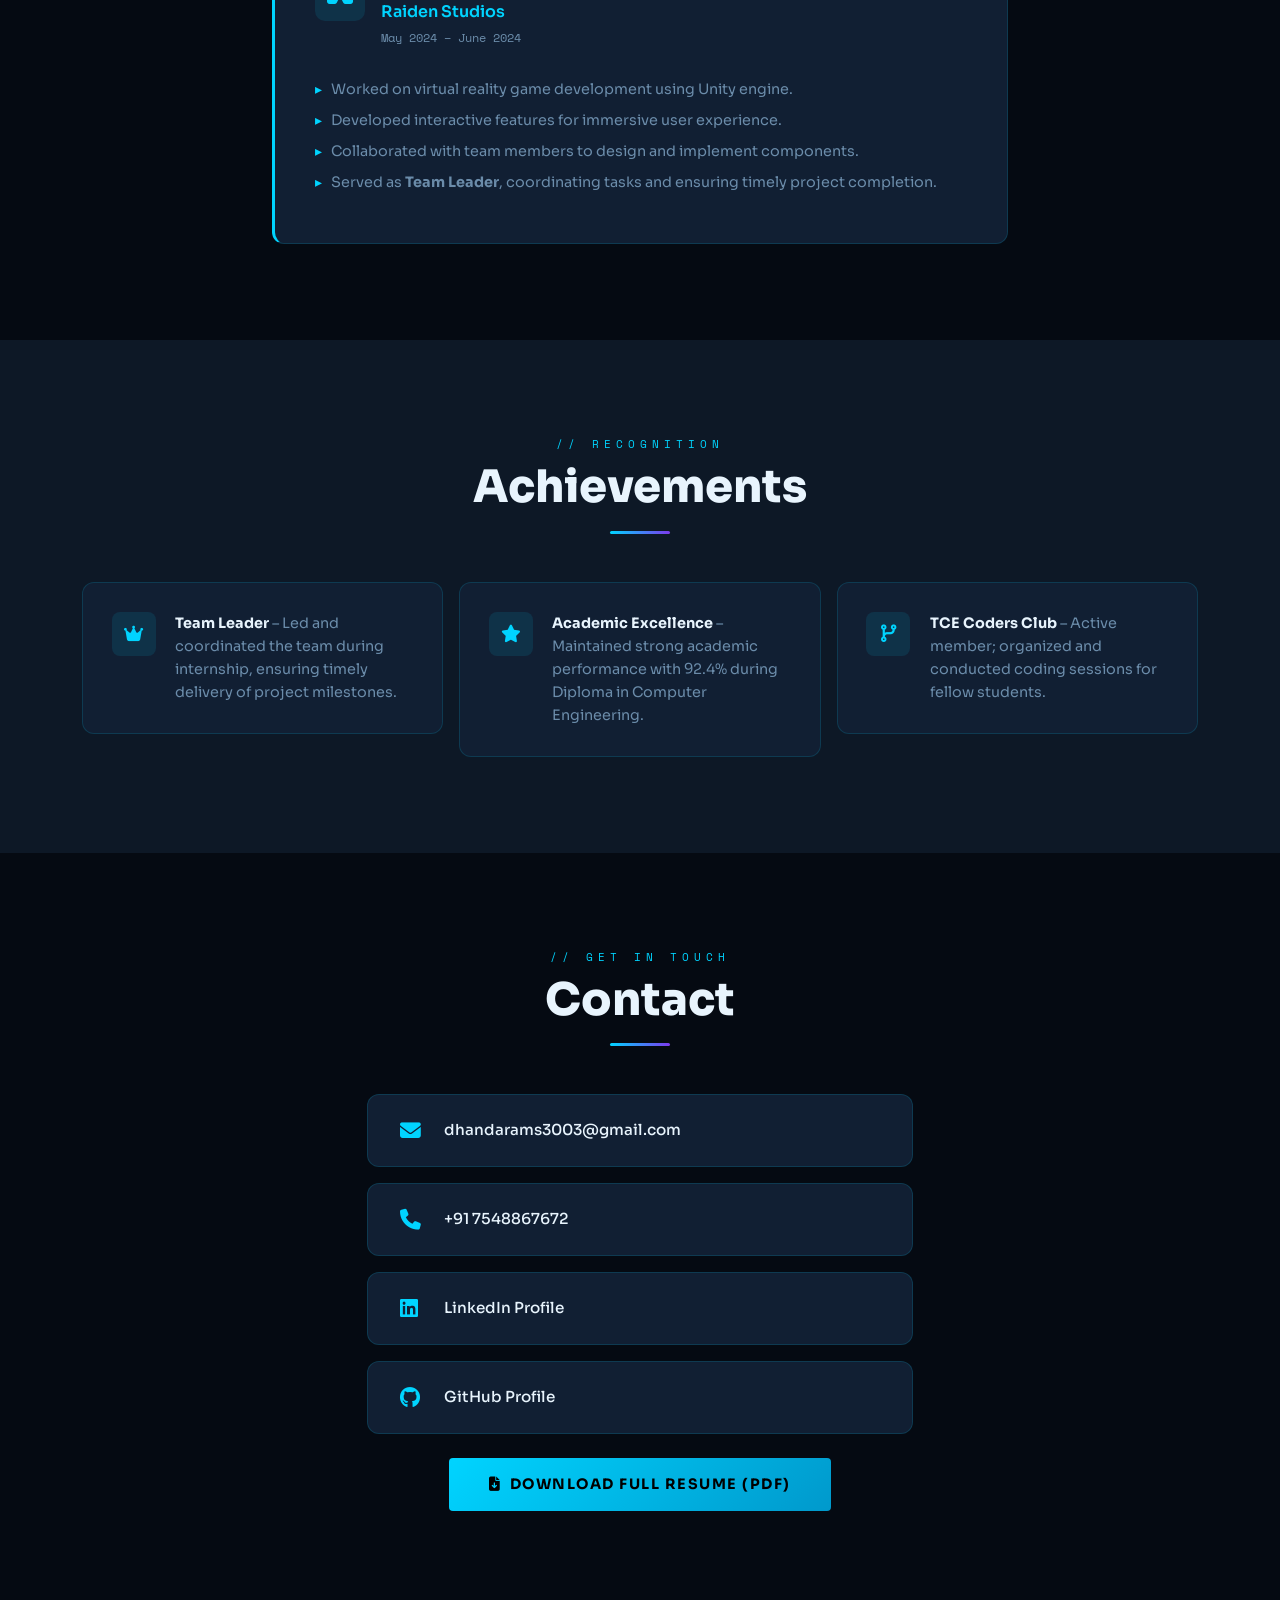
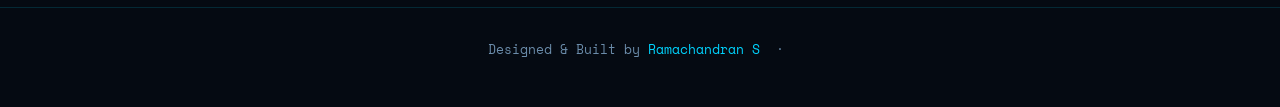
==== commit 661b19c6: "Update print statement from 'Hello' to 'Goodbye'" ====
--- a/index.html
+++ b/index.html
@@ -517,9 +517,9 @@
         <li class="nav-item"><a class="nav-link" href="#achievements">Achievements</a></li>
         <li class="nav-item"><a class="nav-link" href="#contact">Contact</a></li>
         <li class="nav-item ms-2">
-          <a class="btn-primary-custom" href="[data-uri]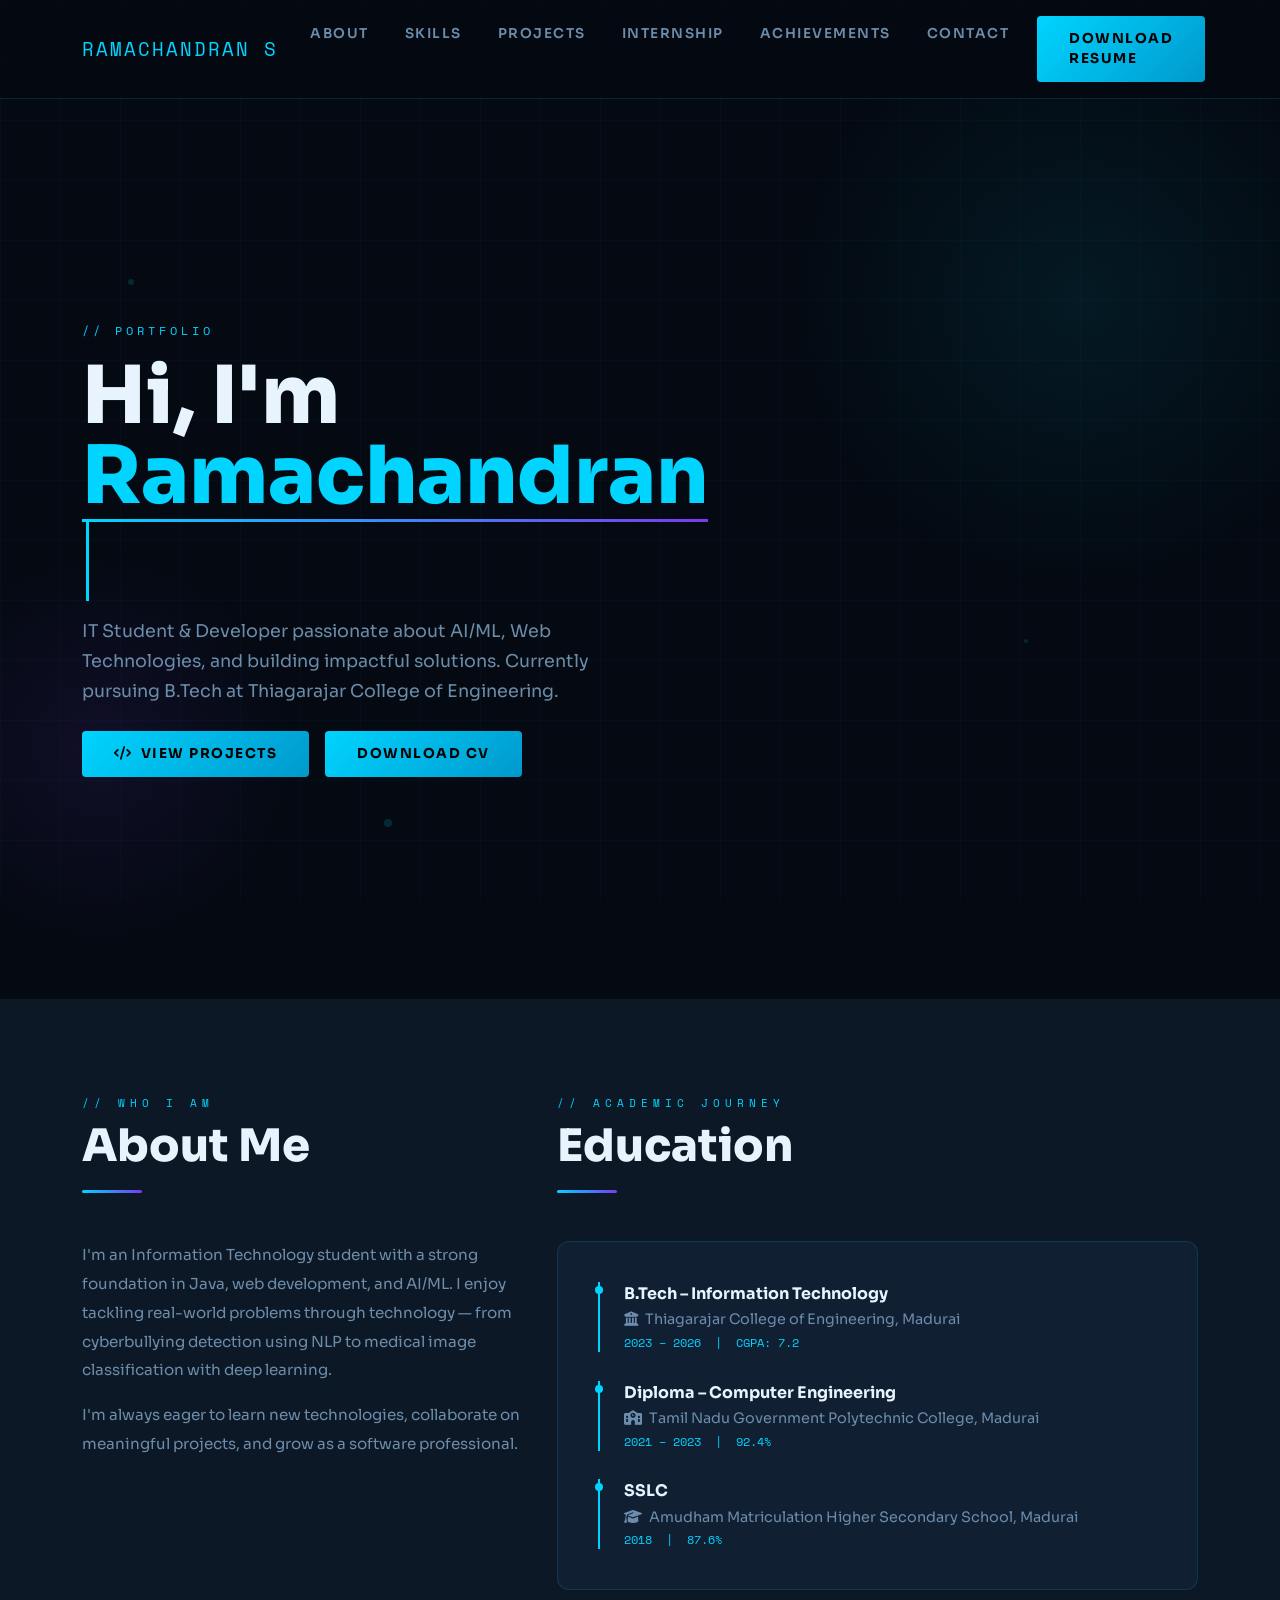
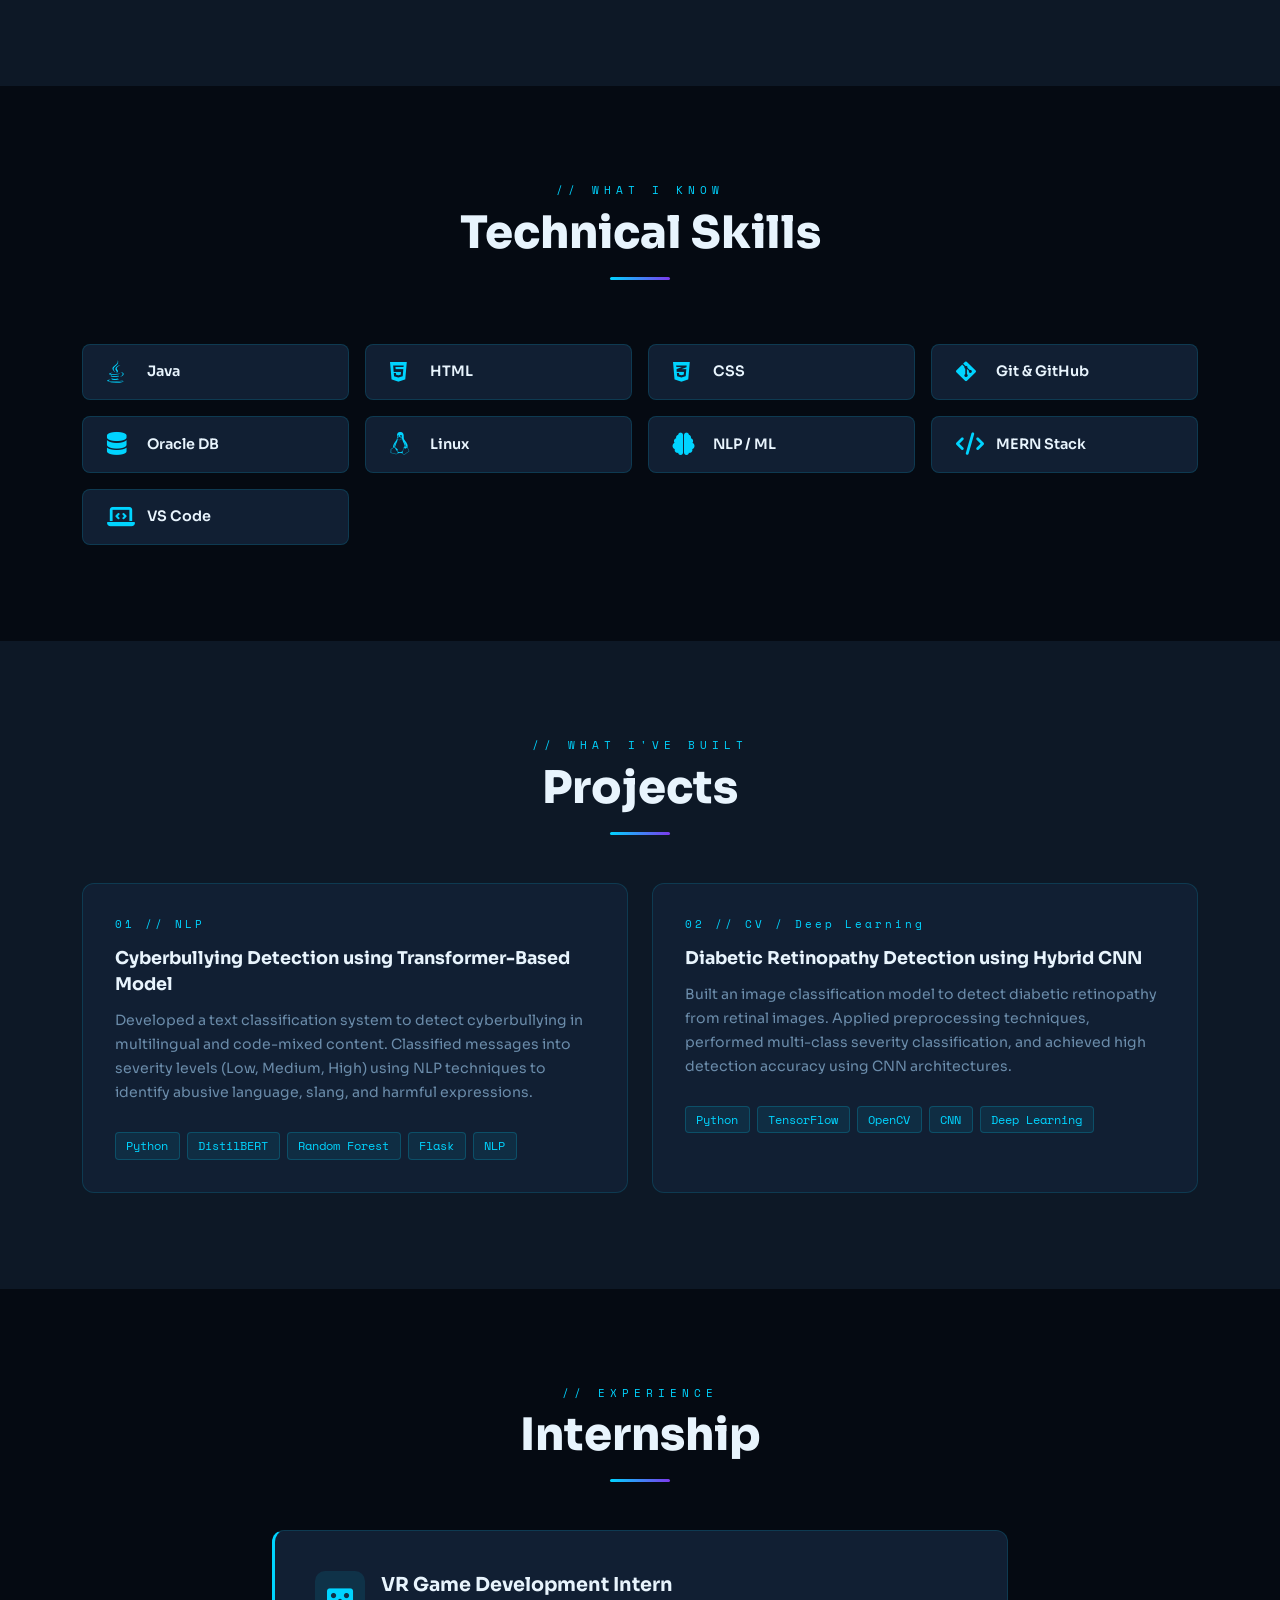
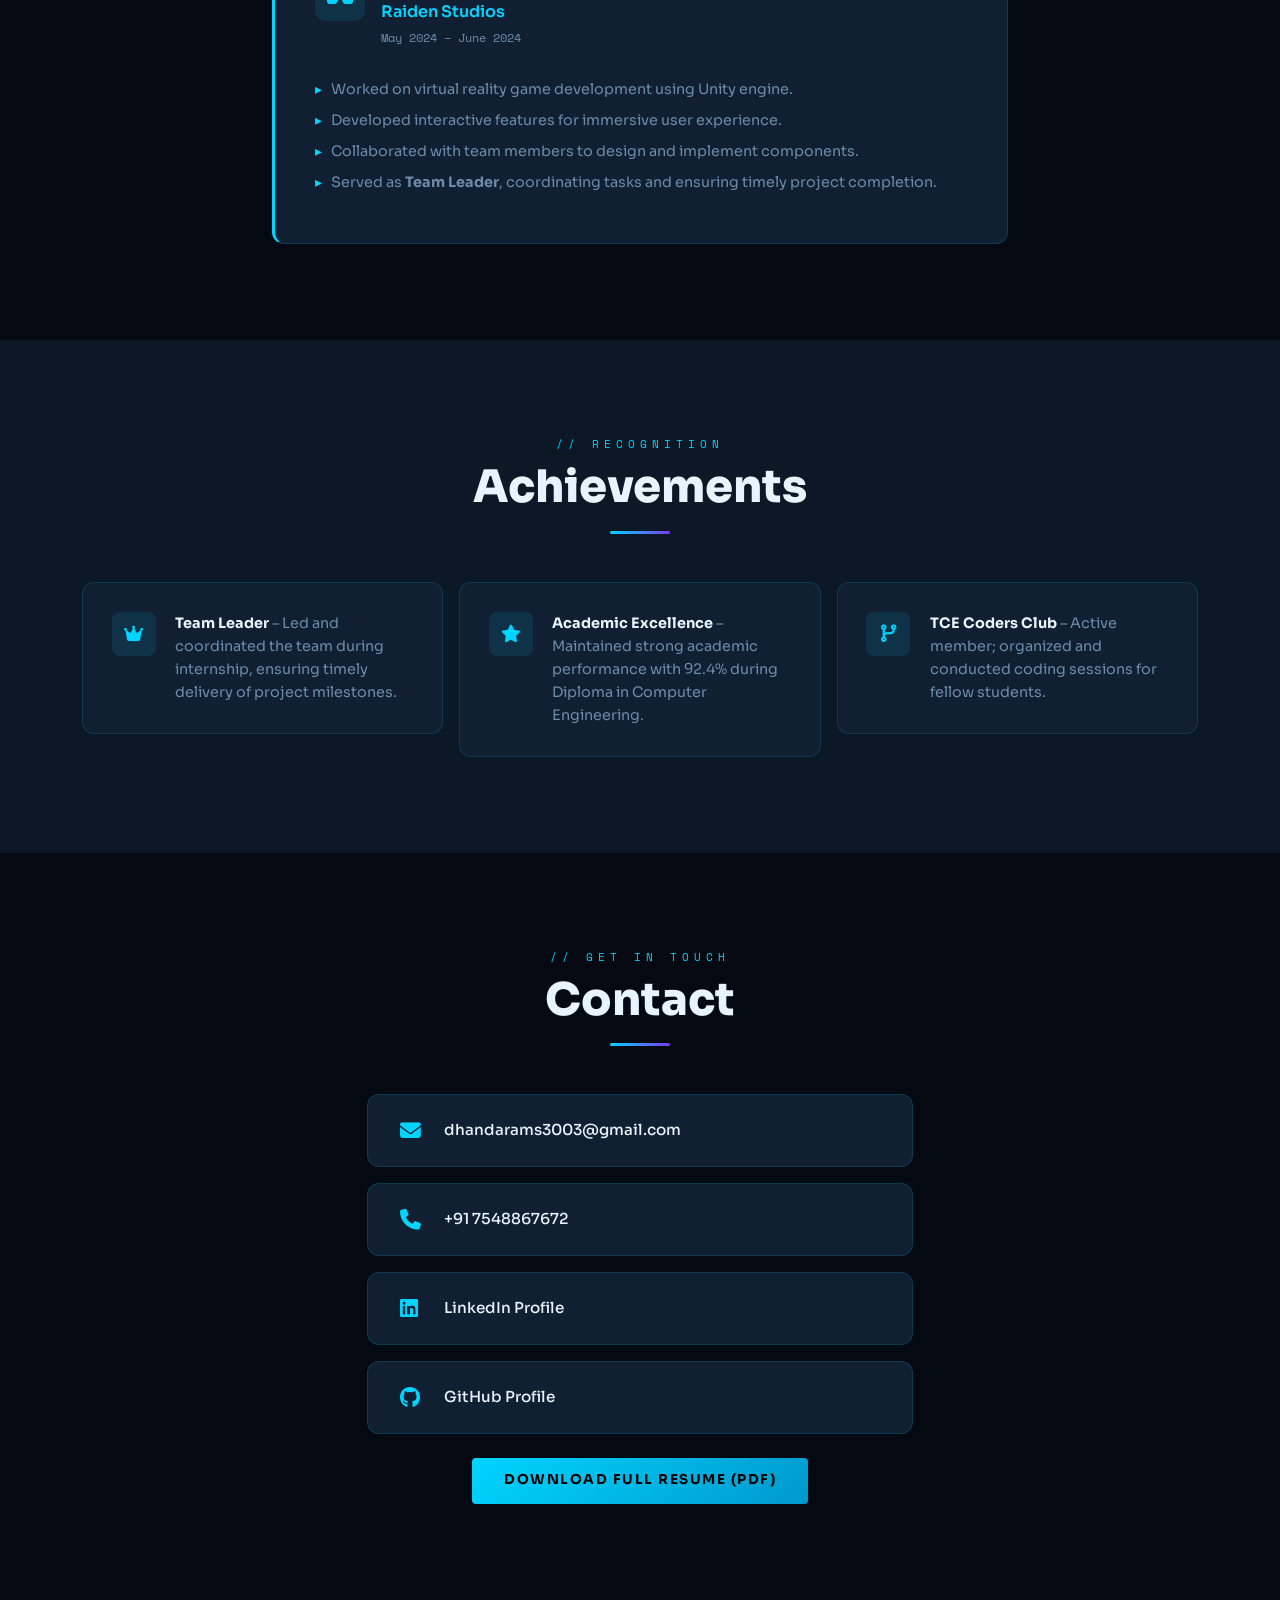
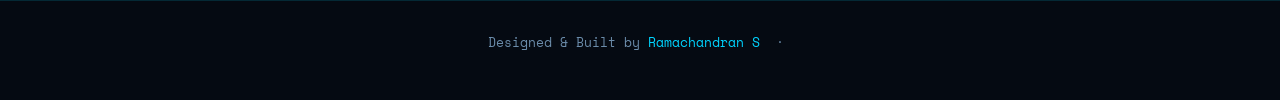
==== commit a2d694a9: "Updated" ====
--- a/index.html
+++ b/index.html
@@ -817,9 +817,8 @@
           <span>GitHub Profile</span>
         </a>
         <div class="text-center mt-4">
-          <a href="[data-uri]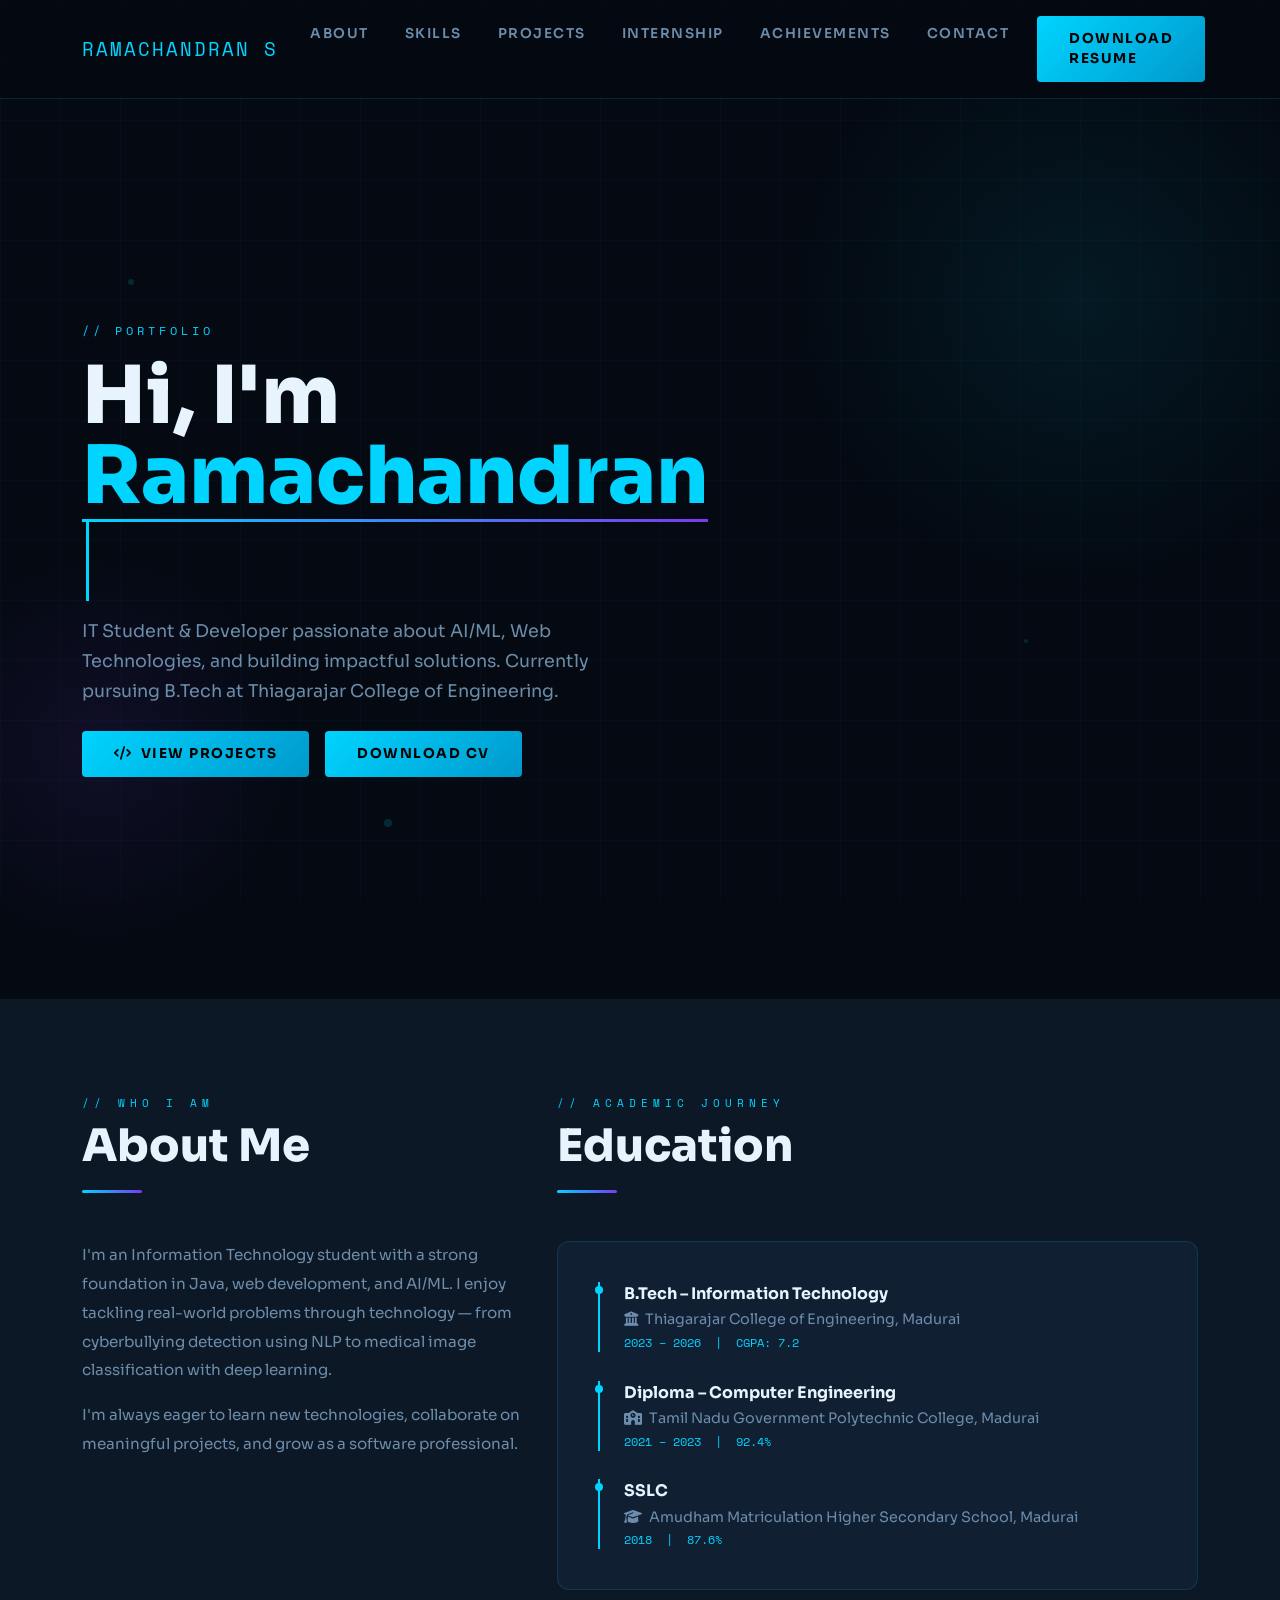
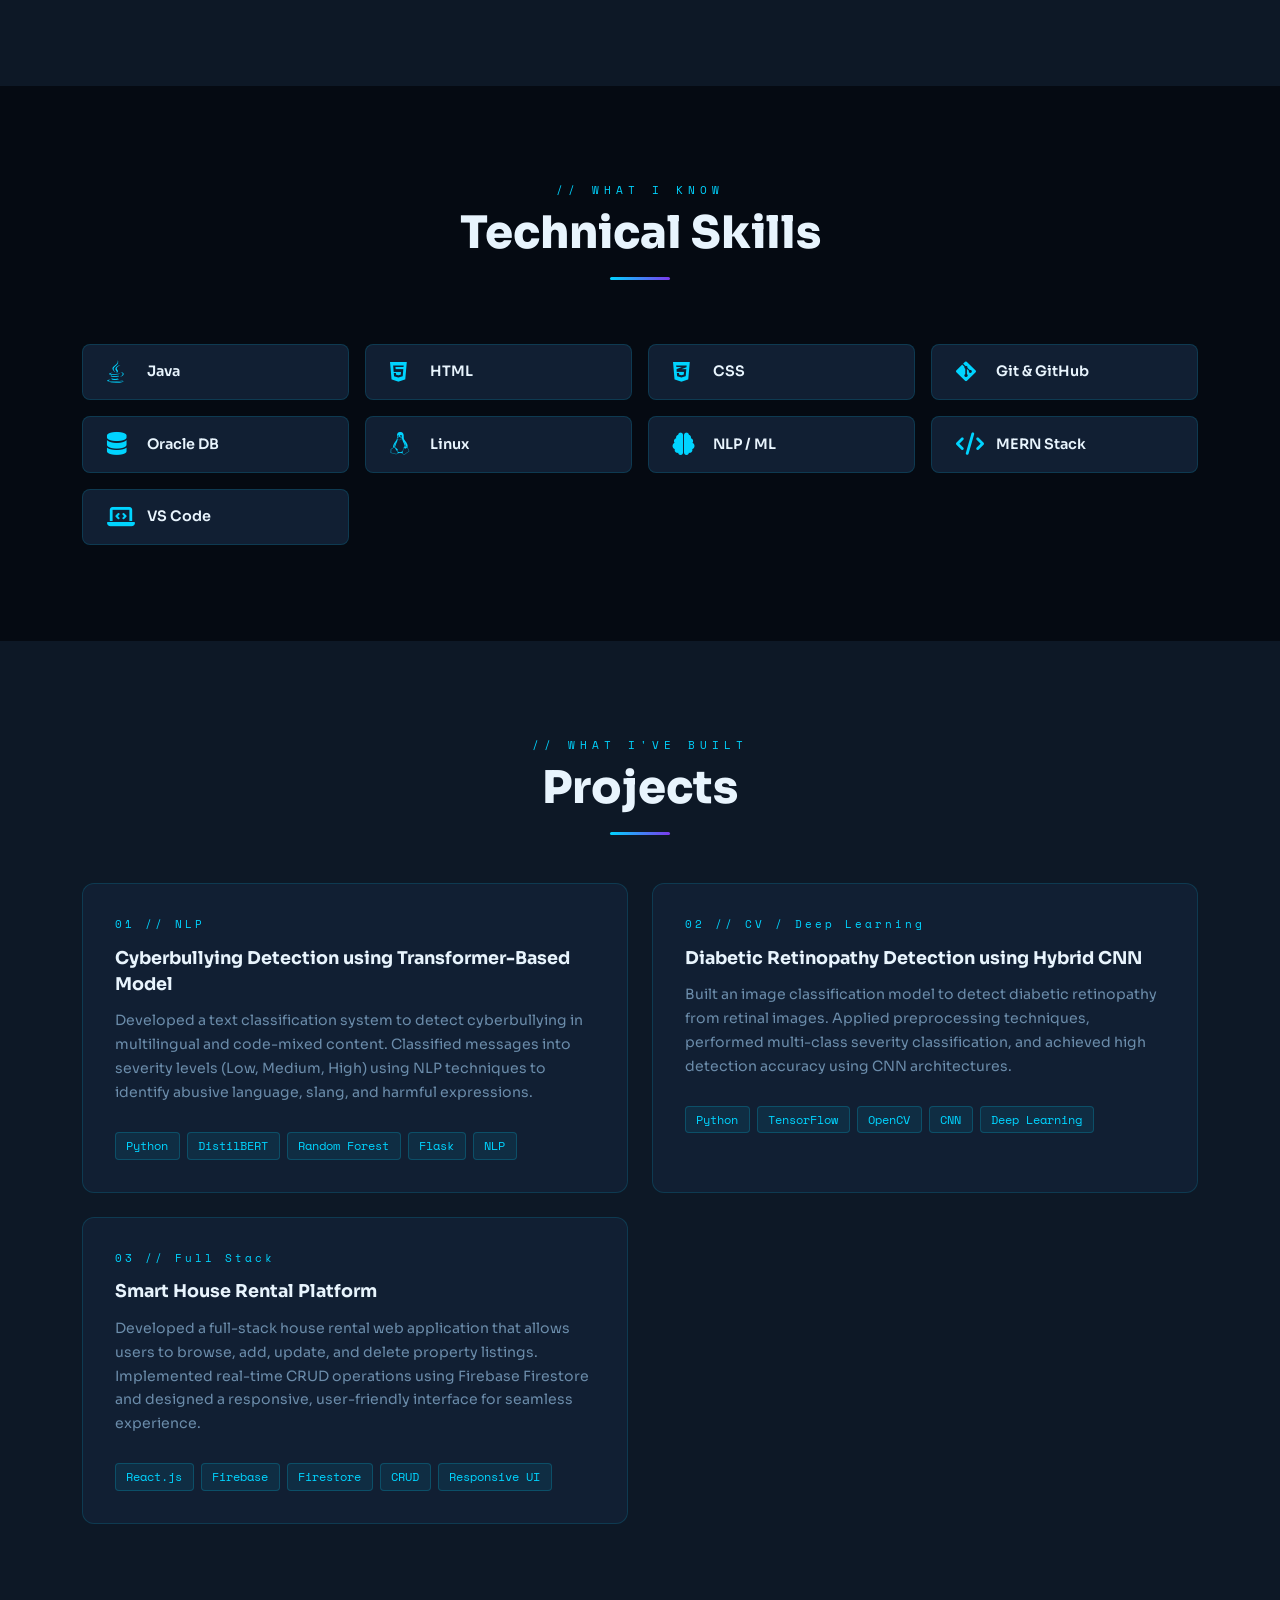
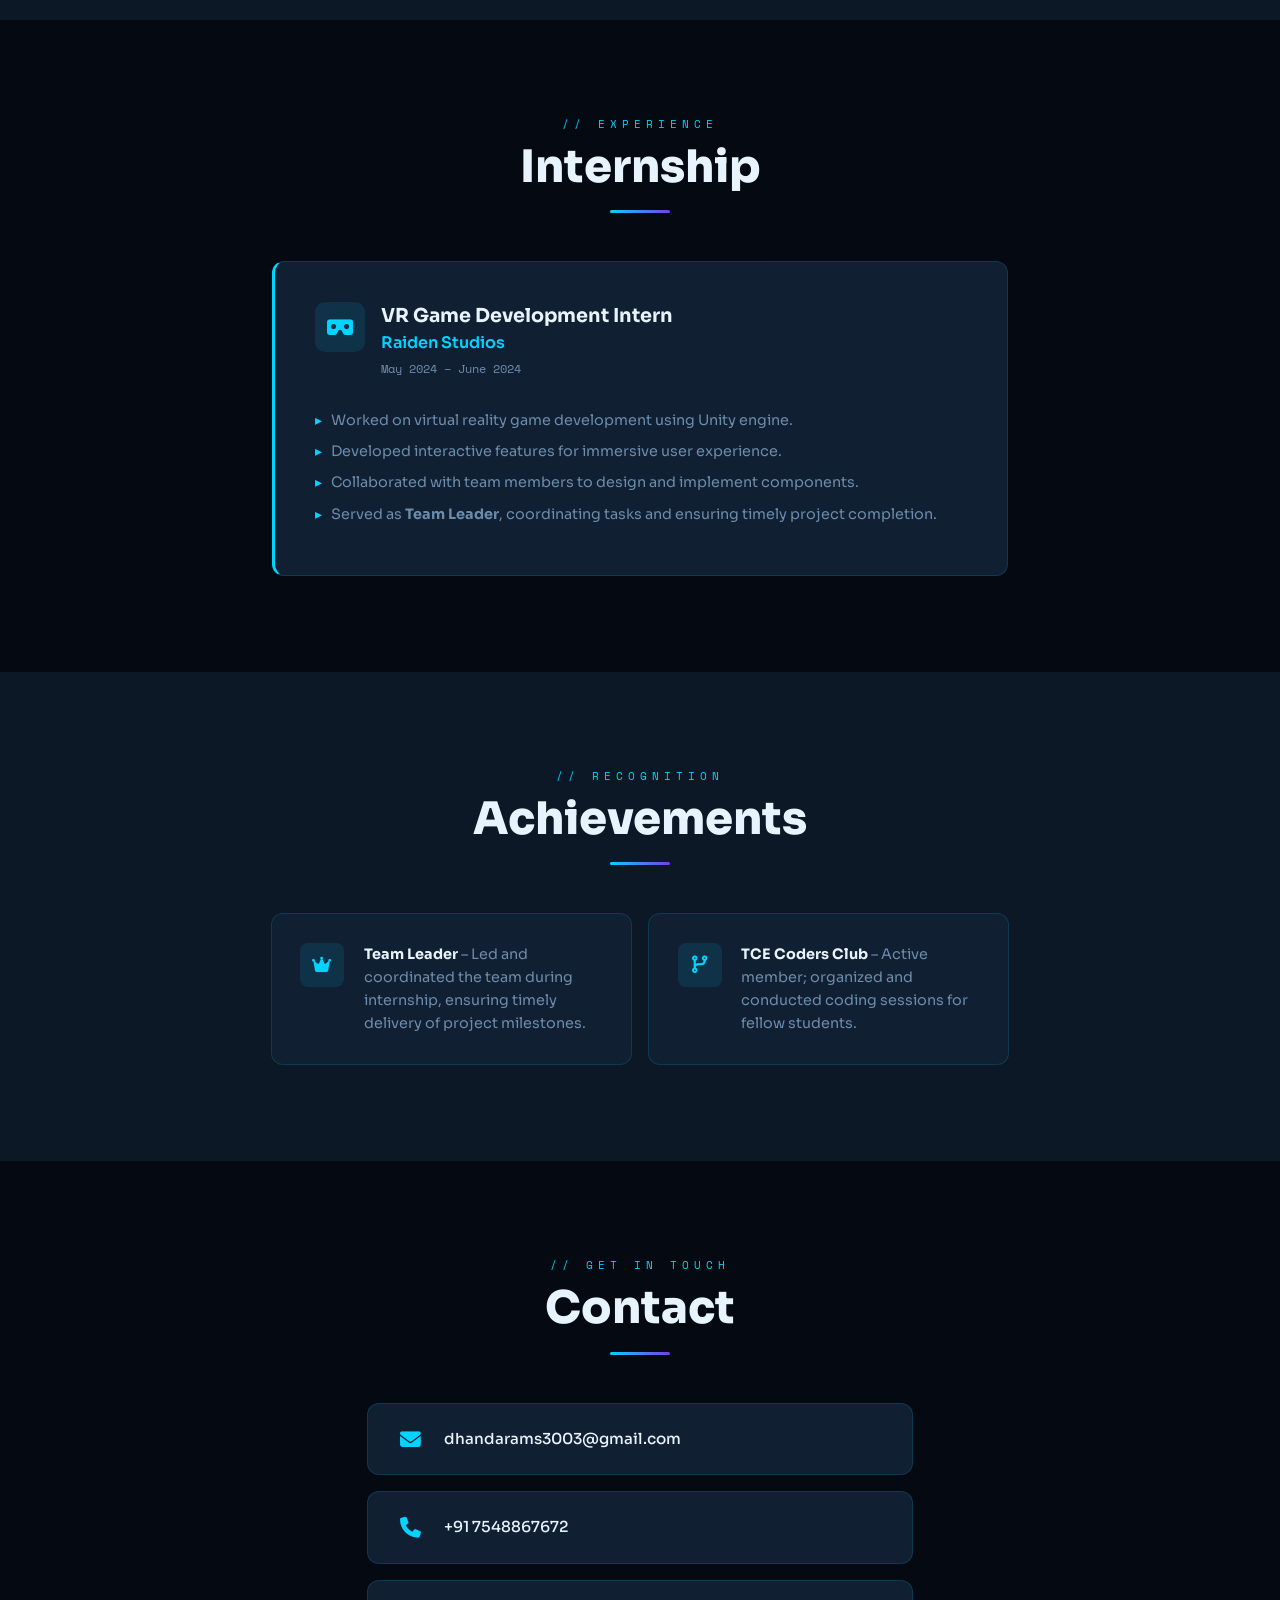
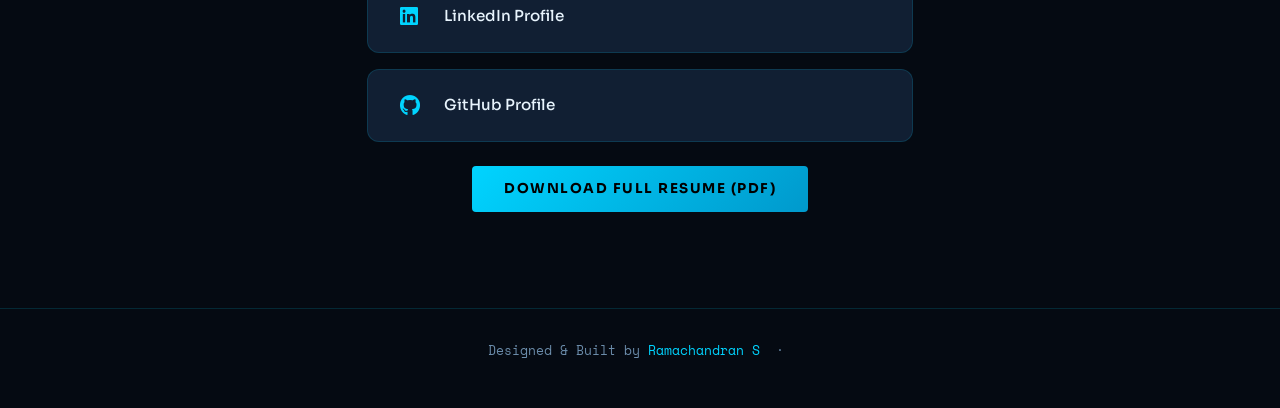
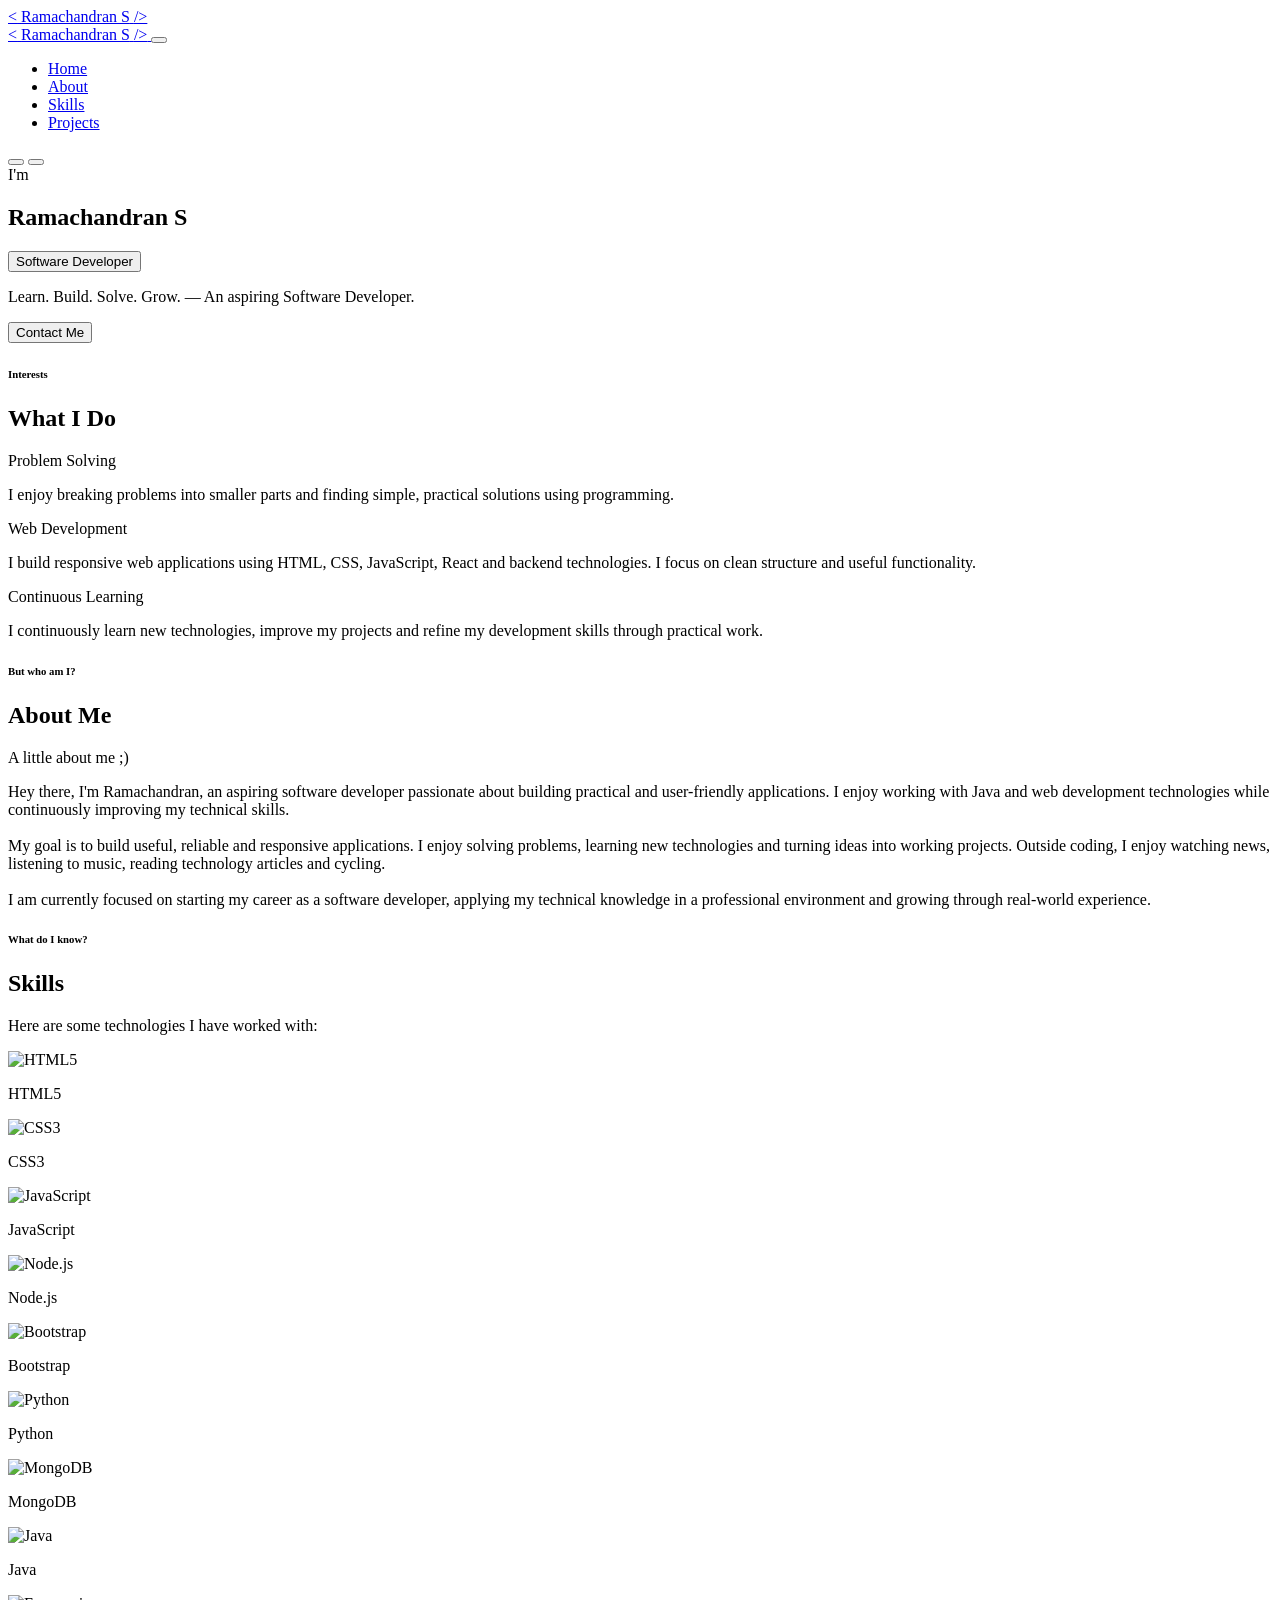
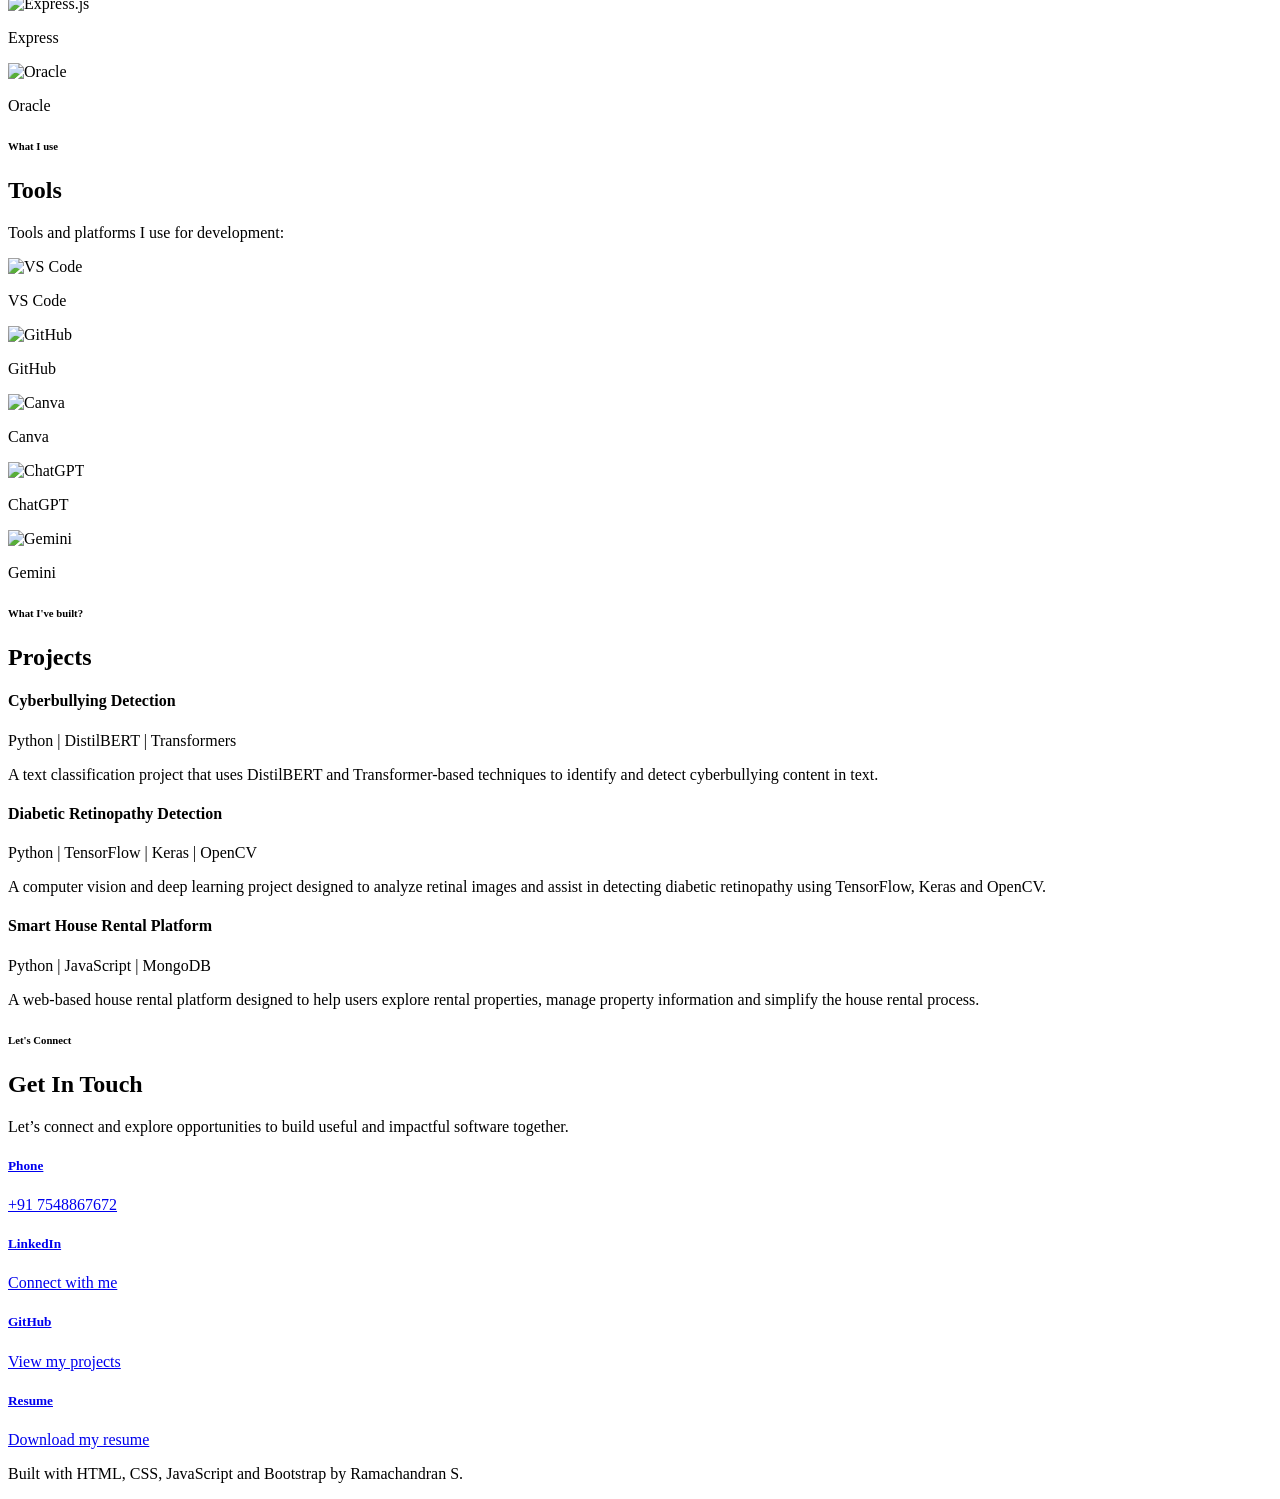
